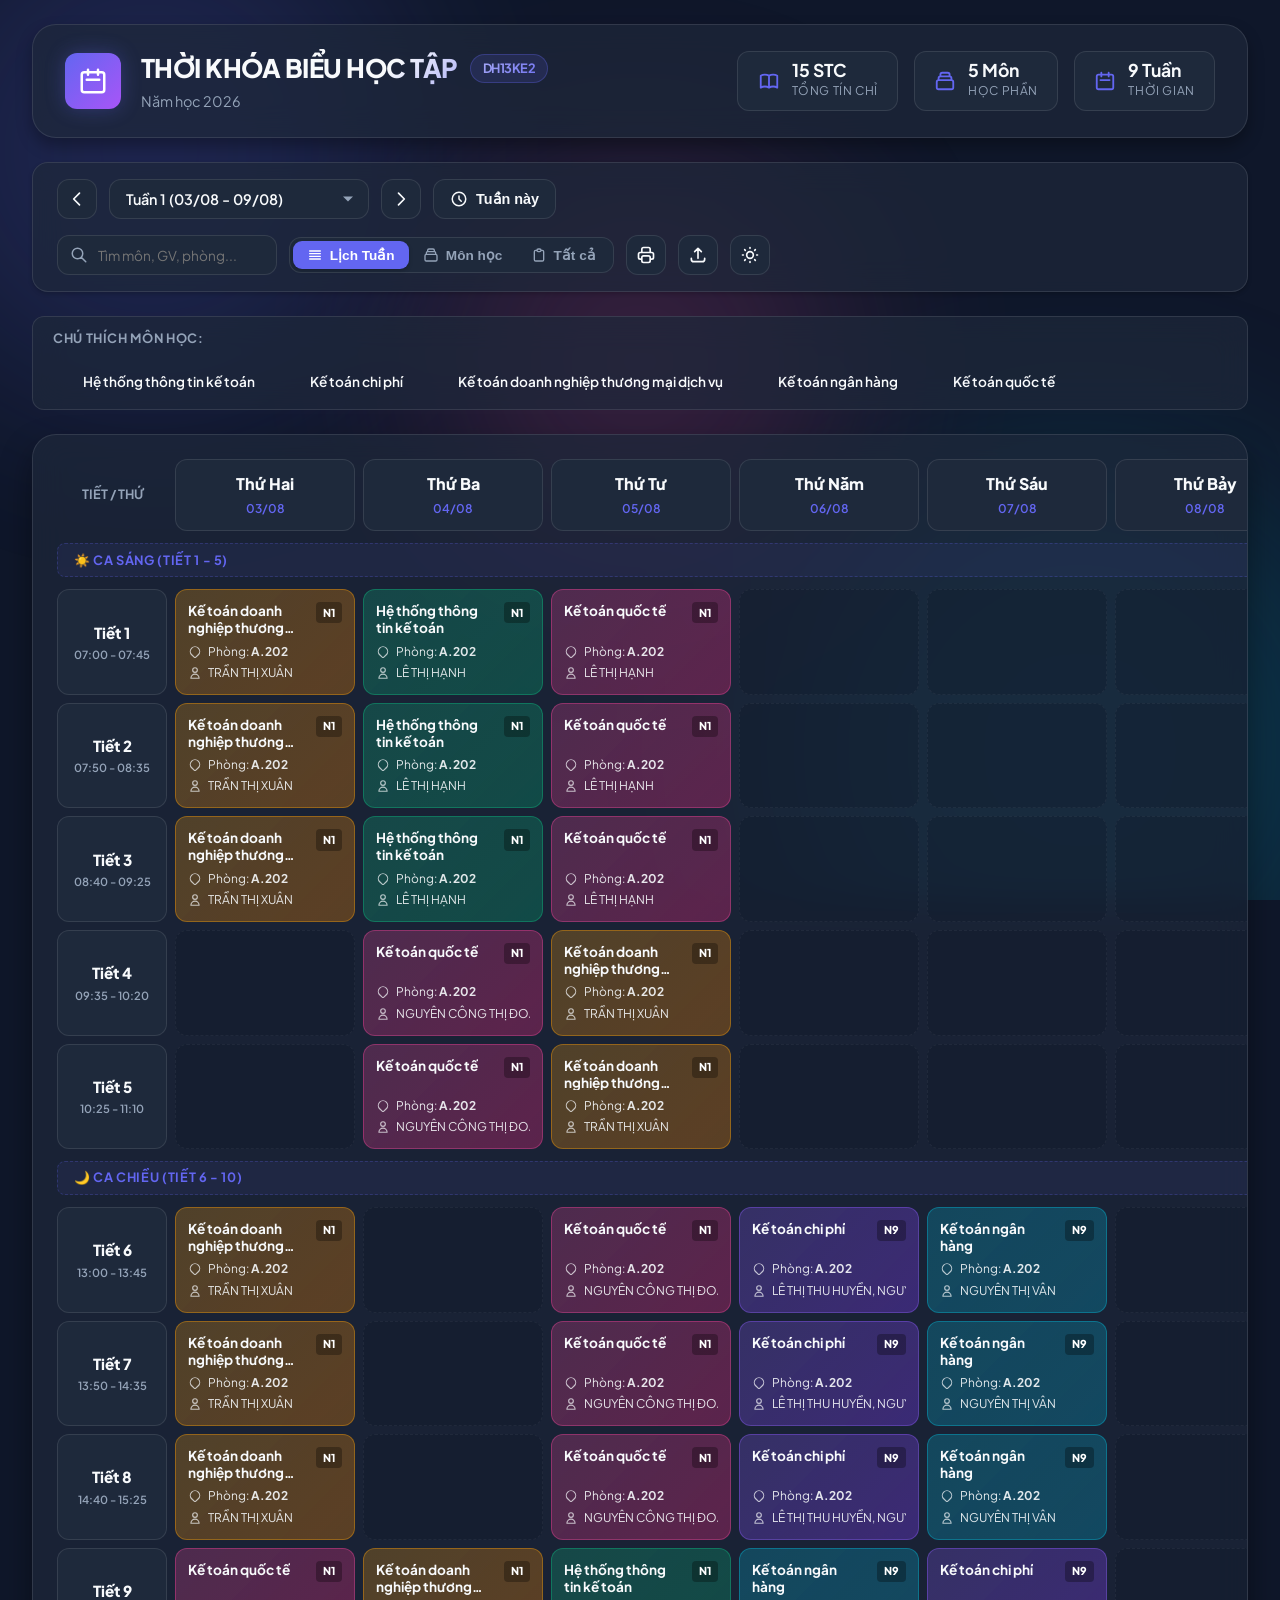
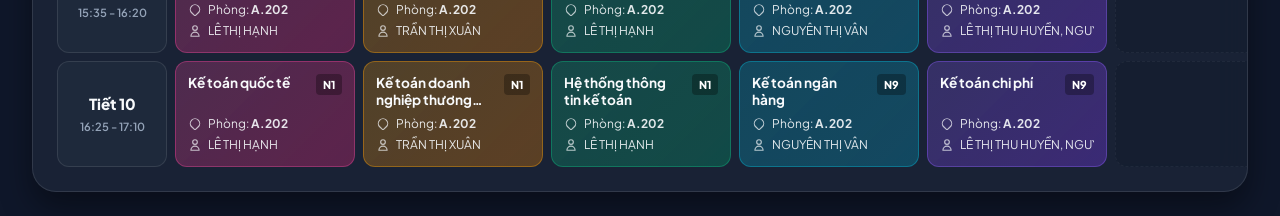
==== index.html @ e08b5649 "first" ====
<!DOCTYPE html>
<html lang="vi" data-theme="dark">
<head>
  <meta charset="UTF-8">
  <meta name="viewport" content="width=device-width, initial-scale=1.0">
  <title>Thời Khóa Biểu Trực Quan - Lớp DH13KE2</title>
  <meta name="description" content="Ứng dụng tra cứu Thời khóa biểu học tập trực quan, hiện đại cho lớp DH13KE2 năm học 2026. Lọc theo tuần, giảng viên, môn học và tiết học.">
  
  <!-- Google Fonts: Plus Jakarta Sans -->
  <link rel="preconnect" href="https://fonts.googleapis.com">
  <link rel="preconnect" href="https://fonts.gstatic.com" crossorigin>
  <link href="https://fonts.googleapis.com/css2?family=Plus+Jakarta+Sans:wght@400;500;600;700;800&display=swap" rel="stylesheet">
  
  <!-- Stylesheets -->
  <link rel="stylesheet" href="style.css">
  
  <style>
    @media print {
      body { background: #ffffff !important; color: #000000 !important; }
      .bg-glow-container, .toolbar-card, .legend-card, .btn-icon, .search-box, .view-tabs, #themeToggleBtn, #exportBtn, #uploadBtnLabel { display: none !important; }
      .timetable-container { box-shadow: none !important; border: 1px solid #ccc !important; }
      .course-card { page-break-inside: avoid; border: 1px solid #999 !important; background: #f0f0f0 !important; color: #000 !important; }
    }
  </style>
</head>
<body>

  <!-- Ambient Glow Background Blobs -->
  <div class="bg-glow-container" aria-hidden="true">
    <div class="bg-glow-blob bg-glow-blob-1"></div>
    <div class="bg-glow-blob bg-glow-blob-2"></div>
    <div class="bg-glow-blob bg-glow-blob-3"></div>
  </div>

  <!-- Main Container -->
  <main class="app-container">

    <!-- Header Section -->
    <header class="header-card">
      <div class="brand-info">
        <div class="brand-icon">
          <svg fill="none" stroke="currentColor" viewBox="0 0 24 24">
            <path stroke-linecap="round" stroke-linejoin="round" stroke-width="2" d="M8 7V3m8 4V3m-9 8h10M5 21h14a2 2 0 002-2V7a2 2 0 00-2-2H5a2 2 0 00-2 2v12a2 2 0 002 2z"></path>
          </svg>
        </div>
        <div class="brand-text">
          <h1>
            THỜI KHÓA BIỂU HỌC TẬP
            <span class="badge-class" id="classNameText">DH13KE2</span>
          </h1>
          <p id="yearText">Năm học 2026 • Hệ chính quy</p>
        </div>
      </div>

      <!-- Header Summary Metrics -->
      <div class="header-metrics">
        <div class="metric-pill">
          <div class="icon">
            <svg width="22" height="22" fill="none" stroke="currentColor" viewBox="0 0 24 24"><path stroke-linecap="round" stroke-linejoin="round" stroke-width="2" d="M12 6.253v13m0-13C10.832 5.477 9.246 5 7.5 5S4.168 5.477 3 6.253v13C4.168 18.477 5.754 18 7.5 18s3.332.477 4.5 1.253m0-13C13.168 5.477 14.754 5 16.5 5c1.747 0 3.332.477 4.5 1.253v13C19.832 18.477 18.247 18 16.5 18c-1.746 0-3.332.477-4.5 1.253"></path></svg>
          </div>
          <div>
            <div class="val" id="metricCredits">15 STC</div>
            <div class="lbl">Tổng tín chỉ</div>
          </div>
        </div>

        <div class="metric-pill">
          <div class="icon">
            <svg width="22" height="22" fill="none" stroke="currentColor" viewBox="0 0 24 24"><path stroke-linecap="round" stroke-linejoin="round" stroke-width="2" d="M19 11H5m14 0a2 2 0 012 2v6a2 2 0 01-2 2H5a2 2 0 01-2-2v-6a2 2 0 012-2m14 0V9a2 2 0 00-2-2M5 11V9a2 2 0 012-2m0 0V5a2 2 0 012-2h6a2 2 0 012 2v2M7 7h10"></path></svg>
          </div>
          <div>
            <div class="val" id="metricSubjects">5 Môn</div>
            <div class="lbl">Học phần</div>
          </div>
        </div>

        <div class="metric-pill">
          <div class="icon">
            <svg width="22" height="22" fill="none" stroke="currentColor" viewBox="0 0 24 24"><path stroke-linecap="round" stroke-linejoin="round" stroke-width="2" d="M8 7V3m8 4V3m-9 8h10M5 21h14a2 2 0 002-2V7a2 2 0 00-2-2H5a2 2 0 00-2 2v12a2 2 0 002 2z"></path></svg>
          </div>
          <div>
            <div class="val" id="metricWeeks">9 Tuần</div>
            <div class="lbl">Thời gian</div>
          </div>
        </div>
      </div>
    </header>

    <!-- Toolbar Controls Section -->
    <section class="toolbar-card">
      
      <!-- Week Controls -->
      <div class="week-navigation">
        <button class="btn-icon" id="prevWeekBtn" title="Tuần trước">
          <svg width="20" height="20" fill="none" stroke="currentColor" viewBox="0 0 24 24"><path stroke-linecap="round" stroke-linejoin="round" stroke-width="2" d="M15 19l-7-7 7-7"></path></svg>
        </button>

        <div class="week-select-wrapper">
          <select id="weekSelect" class="week-select" aria-label="Chọn tuần học"></select>
        </div>

        <button class="btn-icon" id="nextWeekBtn" title="Tuần sau">
          <svg width="20" height="20" fill="none" stroke="currentColor" viewBox="0 0 24 24"><path stroke-linecap="round" stroke-linejoin="round" stroke-width="2" d="M9 5l7 7-7 7"></path></svg>
        </button>

        <button class="btn-text" id="todayBtn">
          <svg width="18" height="18" fill="none" stroke="currentColor" viewBox="0 0 24 24"><path stroke-linecap="round" stroke-linejoin="round" stroke-width="2" d="M12 8v4l3 3m6-3a9 9 0 11-18 0 9 9 0 0118 0z"></path></svg>
          Tuần này
        </button>
      </div>

      <!-- Actions & Filters -->
      <div class="toolbar-actions">
        <!-- Search Input -->
        <div class="search-box">
          <svg fill="none" stroke="currentColor" viewBox="0 0 24 24"><path stroke-linecap="round" stroke-linejoin="round" stroke-width="2" d="M21 21l-6-6m2-5a7 7 0 11-14 0 7 7 0 0114 0z"></path></svg>
          <input type="text" id="searchInput" class="search-input" placeholder="Tìm môn, GV, phòng..." aria-label="Tìm kiếm môn học">
        </div>

        <!-- View Tabs -->
        <div class="view-tabs">
          <button class="view-tab active" data-mode="weekly">
            <svg width="16" height="16" fill="none" stroke="currentColor" viewBox="0 0 24 24"><path stroke-linecap="round" stroke-linejoin="round" stroke-width="2" d="M4 6h16M4 10h16M4 14h16M4 18h16"></path></svg>
            Lịch Tuần
          </button>
          <button class="view-tab" data-mode="catalog">
            <svg width="16" height="16" fill="none" stroke="currentColor" viewBox="0 0 24 24"><path stroke-linecap="round" stroke-linejoin="round" stroke-width="2" d="M19 11H5m14 0a2 2 0 012 2v6a2 2 0 01-2 2H5a2 2 0 01-2-2v-6a2 2 0 012-2m14 0V9a2 2 0 00-2-2M5 11V9a2 2 0 012-2m0 0V5a2 2 0 012-2h6a2 2 0 012 2v2M7 7h10"></path></svg>
            Môn học
          </button>
          <button class="view-tab" data-mode="master">
            <svg width="16" height="16" fill="none" stroke="currentColor" viewBox="0 0 24 24"><path stroke-linecap="round" stroke-linejoin="round" stroke-width="2" d="M9 5H7a2 2 0 00-2 2v12a2 2 0 002 2h10a2 2 0 002-2V7a2 2 0 00-2-2h-2M9 5a2 2 0 002 2h2a2 2 0 002-2M9 5a2 2 0 012-2h2a2 2 0 012 2"></path></svg>
            Tất cả
          </button>
        </div>

        <!-- Export Image / Print Button -->
        <button class="btn-icon" id="exportBtn" title="In hoặc Xuất Thời Khóa Biểu">
          <svg width="20" height="20" fill="none" stroke="currentColor" viewBox="0 0 24 24"><path stroke-linecap="round" stroke-linejoin="round" stroke-width="2" d="M17 17h2a2 2 0 002-2v-4a2 2 0 00-2-2H5a2 2 0 00-2 2v4a2 2 0 002 2h2m2 4h6a2 2 0 002-2v-4a2 2 0 00-2-2H9a2 2 0 00-2 2v4a2 2 0 002 2zm8-12V5a2 2 0 00-2-2H9a2 2 0 00-2 2v4h10z"></path></svg>
        </button>

        <!-- Load JSON File Button -->
        <label for="jsonFileInput" class="btn-icon" id="uploadBtnLabel" title="Tải file tkb.json khác">
          <svg width="20" height="20" fill="none" stroke="currentColor" viewBox="0 0 24 24"><path stroke-linecap="round" stroke-linejoin="round" stroke-width="2" d="M4 16v1a3 3 0 003 3h10a3 3 0 003-3v-1m-4-8l-4-4m0 0L8 8m4-4v12"></path></svg>
        </label>
        <input type="file" id="jsonFileInput" accept=".json" style="display: none;">

        <!-- Theme Toggle Button -->
        <button class="btn-icon" id="themeToggleBtn" title="Đổi giao diện Tối/Sáng">
          <!-- Icon injected dynamically by JS -->
        </button>
      </div>

    </section>

    <!-- Subject Legend Section -->
    <section class="legend-card">
      <div class="legend-title">Chú thích môn học:</div>
      <div class="legend-items" id="legendItems"></div>
    </section>

    <!-- Main Dynamic Timetable Container -->
    <section class="timetable-container" id="timetableContainer">
      <div id="timetableRenderArea"></div>
    </section>

  </main>

  <!-- Interactive Class Details Modal -->
  <div class="modal-backdrop" id="detailModal">
    <div class="modal-card">
      <button class="modal-close-btn" onclick="closeModal()" title="Đóng">
        <svg width="20" height="20" fill="none" stroke="currentColor" viewBox="0 0 24 24"><path stroke-linecap="round" stroke-linejoin="round" stroke-width="2" d="M6 18L18 6M6 6l12 12"></path></svg>
      </button>
      <div id="modalBody"></div>
    </div>
  </div>

  <!-- Toast Notification Container -->
  <div class="toast-container" id="toastContainer"></div>

  <!-- JavaScript -->
  <script src="app.js"></script>

</body>
</html>
---- style.css ----
/* Modern Design System & CSS Variables */
:root {
  /* Color Palette - Dark Mode (Default) */
  --bg-primary: #0f172a;
  --bg-secondary: #1e293b;
  --bg-card: rgba(30, 41, 59, 0.7);
  --bg-card-hover: rgba(51, 65, 85, 0.8);
  --border-color: rgba(255, 255, 255, 0.1);
  --border-color-strong: rgba(255, 255, 255, 0.2);
  
  --text-main: #f8fafc;
  --text-muted: #94a3b8;
  --text-dim: #64748b;
  
  --accent-primary: #6366f1;
  --accent-gradient: linear-gradient(135deg, #6366f1 0%, #a855f7 100%);
  --accent-light: rgba(99, 102, 241, 0.15);
  
  --shadow-sm: 0 2px 4px rgba(0, 0, 0, 0.2);
  --shadow-md: 0 8px 16px rgba(0, 0, 0, 0.3);
  --shadow-lg: 0 16px 32px rgba(0, 0, 0, 0.4);
  --shadow-glow: 0 0 20px rgba(99, 102, 241, 0.3);

  --radius-sm: 8px;
  --radius-md: 12px;
  --radius-lg: 16px;
  --radius-xl: 24px;
  
  --transition-fast: 0.15s cubic-bezier(0.4, 0, 0.2, 1);
  --transition-normal: 0.25s cubic-bezier(0.4, 0, 0.2, 1);
  --transition-bounce: 0.4s cubic-bezier(0.34, 1.56, 0.64, 1);
  
  /* Subject Palette Colors */
  --subject-1: #10b981;
  --subject-1-bg: rgba(16, 185, 129, 0.15);
  --subject-1-gradient: linear-gradient(135deg, rgba(16, 185, 129, 0.25), rgba(5, 150, 105, 0.35));
  --subject-1-border: rgba(16, 185, 129, 0.4);

  --subject-2: #8b5cf6;
  --subject-2-bg: rgba(139, 92, 246, 0.15);
  --subject-2-gradient: linear-gradient(135deg, rgba(139, 92, 246, 0.25), rgba(124, 58, 237, 0.35));
  --subject-2-border: rgba(139, 92, 246, 0.4);

  --subject-3: #f59e0b;
  --subject-3-bg: rgba(245, 158, 11, 0.15);
  --subject-3-gradient: linear-gradient(135deg, rgba(245, 158, 11, 0.25), rgba(217, 119, 6, 0.35));
  --subject-3-border: rgba(245, 158, 11, 0.4);

  --subject-4: #06b6d4;
  --subject-4-bg: rgba(6, 182, 212, 0.15);
  --subject-4-gradient: linear-gradient(135deg, rgba(6, 182, 212, 0.25), rgba(8, 145, 178, 0.35));
  --subject-4-border: rgba(6, 182, 212, 0.4);

  --subject-5: #ec4899;
  --subject-5-bg: rgba(236, 72, 153, 0.15);
  --subject-5-gradient: linear-gradient(135deg, rgba(236, 72, 153, 0.25), rgba(219, 39, 119, 0.35));
  --subject-5-border: rgba(236, 72, 153, 0.4);

  --grid-cell-min-height: 70px;
}

/* Light Theme Overrides */
[data-theme="light"] {
  --bg-primary: #f8fafc;
  --bg-secondary: #ffffff;
  --bg-card: rgba(255, 255, 255, 0.85);
  --bg-card-hover: rgba(241, 245, 249, 0.9);
  --border-color: rgba(226, 232, 240, 0.8);
  --border-color-strong: rgba(203, 213, 225, 1);
  
  --text-main: #0f172a;
  --text-muted: #475569;
  --text-dim: #94a3b8;
  
  --shadow-sm: 0 2px 4px rgba(0, 0, 0, 0.05);
  --shadow-md: 0 8px 16px rgba(0, 0, 0, 0.08);
  --shadow-lg: 0 16px 32px rgba(0, 0, 0, 0.12);
  --shadow-glow: 0 0 20px rgba(99, 102, 241, 0.15);
  
  --subject-1-gradient: linear-gradient(135deg, rgba(209, 250, 229, 0.9), rgba(167, 243, 208, 0.9));
  --subject-1-border: #10b981;

  --subject-2-gradient: linear-gradient(135deg, rgba(237, 233, 254, 0.9), rgba(221, 214, 254, 0.9));
  --subject-2-border: #8b5cf6;

  --subject-3-gradient: linear-gradient(135deg, rgba(254, 243, 199, 0.9), rgba(253, 230, 138, 0.9));
  --subject-3-border: #f59e0b;

  --subject-4-gradient: linear-gradient(135deg, rgba(207, 250, 254, 0.9), rgba(165, 243, 252, 0.9));
  --subject-4-border: #06b6d4;

  --subject-5-gradient: linear-gradient(135deg, rgba(252, 231, 243, 0.9), rgba(251, 207, 232, 0.9));
  --subject-5-border: #ec4899;
}

/* Global Reset & Base Styles */
* {
  box-sizing: border-box;
  margin: 0;
  padding: 0;
}

body {
  font-family: 'Plus Jakarta Sans', -apple-system, BlinkMacSystemFont, 'Segoe UI', Roboto, Helvetica, Arial, sans-serif;
  background-color: var(--bg-primary);
  color: var(--text-main);
  line-height: 1.5;
  min-height: 100vh;
  overflow-x: hidden;
  transition: background-color var(--transition-normal), color var(--transition-normal);
}

/* Background Animated Gradient Mesh */
.bg-glow-container {
  position: fixed;
  top: 0;
  left: 0;
  width: 100vw;
  height: 100vh;
  overflow: hidden;
  z-index: -1;
  pointer-events: none;
}

.bg-glow-blob {
  position: absolute;
  border-radius: 50%;
  filter: blur(100px);
  opacity: 0.18;
  animation: float 20s infinite alternate ease-in-out;
}

.bg-glow-blob-1 {
  width: 500px;
  height: 500px;
  background: #6366f1;
  top: -100px;
  left: -100px;
}

.bg-glow-blob-2 {
  width: 600px;
  height: 600px;
  background: #06b6d4;
  bottom: -150px;
  right: -100px;
  animation-delay: -7s;
}

.bg-glow-blob-3 {
  width: 400px;
  height: 400px;
  background: #ec4899;
  top: 40%;
  left: 50%;
  transform: translate(-50%, -50%);
  animation-delay: -12s;
}

@keyframes float {
  0% { transform: translate(0, 0) scale(1); }
  50% { transform: translate(50px, 30px) scale(1.1); }
  100% { transform: translate(-30px, 60px) scale(0.95); }
}

/* App Container Layout */
.app-container {
  max-width: 1600px;
  margin: 0 auto;
  padding: 1.5rem 2rem;
  display: flex;
  flex-direction: column;
  gap: 1.5rem;
}

/* Header Component */
.header-card {
  background: var(--bg-card);
  backdrop-filter: blur(16px);
  -webkit-backdrop-filter: blur(16px);
  border: 1px solid var(--border-color);
  border-radius: var(--radius-xl);
  padding: 1.5rem 2rem;
  display: flex;
  justify-content: space-between;
  align-items: center;
  flex-wrap: wrap;
  gap: 1.5rem;
  box-shadow: var(--shadow-md);
}

.brand-info {
  display: flex;
  align-items: center;
  gap: 1.25rem;
}

.brand-icon {
  width: 56px;
  height: 56px;
  background: var(--accent-gradient);
  border-radius: var(--radius-md);
  display: flex;
  align-items: center;
  justify-content: center;
  color: #ffffff;
  box-shadow: var(--shadow-glow);
}

.brand-icon svg {
  width: 30px;
  height: 30px;
}

.brand-text h1 {
  font-size: 1.6rem;
  font-weight: 800;
  letter-spacing: -0.02em;
  background: linear-gradient(135deg, var(--text-main) 60%, var(--accent-primary) 100%);
  -webkit-background-clip: text;
  -webkit-text-fill-color: transparent;
  display: flex;
  align-items: center;
  gap: 0.75rem;
}

.badge-class {
  font-size: 0.8rem;
  font-weight: 700;
  padding: 0.25rem 0.75rem;
  background: var(--accent-light);
  color: var(--accent-primary);
  border-radius: 20px;
  border: 1px solid rgba(99, 102, 241, 0.3);
  vertical-align: middle;
}

.brand-text p {
  font-size: 0.9rem;
  color: var(--text-muted);
  margin-top: 0.25rem;
}

/* Header Summary Metrics */
.header-metrics {
  display: flex;
  align-items: center;
  gap: 1rem;
  flex-wrap: wrap;
}

.metric-pill {
  background: var(--bg-secondary);
  border: 1px solid var(--border-color);
  border-radius: var(--radius-md);
  padding: 0.6rem 1.2rem;
  display: flex;
  align-items: center;
  gap: 0.75rem;
}

.metric-pill .icon {
  color: var(--accent-primary);
  display: flex;
}

.metric-pill .val {
  font-size: 1.1rem;
  font-weight: 700;
  color: var(--text-main);
  line-height: 1;
}

.metric-pill .lbl {
  font-size: 0.75rem;
  color: var(--text-muted);
  text-transform: uppercase;
  letter-spacing: 0.05em;
  margin-top: 0.2rem;
}

/* Toolbar & Controls */
.toolbar-card {
  background: var(--bg-card);
  backdrop-filter: blur(16px);
  border: 1px solid var(--border-color);
  border-radius: var(--radius-lg);
  padding: 1rem 1.5rem;
  display: flex;
  justify-content: space-between;
  align-items: center;
  flex-wrap: wrap;
  gap: 1rem;
  box-shadow: var(--shadow-sm);
}

.week-navigation {
  display: flex;
  align-items: center;
  gap: 0.75rem;
  flex-wrap: wrap;
}

.btn-icon {
  background: var(--bg-secondary);
  border: 1px solid var(--border-color);
  color: var(--text-main);
  width: 40px;
  height: 40px;
  border-radius: var(--radius-md);
  display: flex;
  align-items: center;
  justify-content: center;
  cursor: pointer;
  transition: all var(--transition-fast);
}

.btn-icon:hover {
  background: var(--bg-card-hover);
  border-color: var(--accent-primary);
  color: var(--accent-primary);
  transform: translateY(-1px);
}

.btn-text {
  background: var(--bg-secondary);
  border: 1px solid var(--border-color);
  color: var(--text-main);
  padding: 0.5rem 1rem;
  height: 40px;
  border-radius: var(--radius-md);
  font-size: 0.9rem;
  font-weight: 600;
  display: flex;
  align-items: center;
  gap: 0.5rem;
  cursor: pointer;
  transition: all var(--transition-fast);
}

.btn-text:hover {
  background: var(--bg-card-hover);
  border-color: var(--accent-primary);
  color: var(--accent-primary);
}

.btn-primary {
  background: var(--accent-gradient);
  color: #ffffff;
  border: none;
  box-shadow: var(--shadow-glow);
}

.btn-primary:hover {
  opacity: 0.95;
  transform: translateY(-1px);
  color: #ffffff;
}

.week-select-wrapper {
  position: relative;
  min-width: 260px;
}

.week-select {
  width: 100%;
  height: 40px;
  background: var(--bg-secondary);
  border: 1px solid var(--border-color);
  border-radius: var(--radius-md);
  color: var(--text-main);
  padding: 0 2.5rem 0 1rem;
  font-family: inherit;
  font-size: 0.9rem;
  font-weight: 600;
  cursor: pointer;
  appearance: none;
  -webkit-appearance: none;
  transition: border-color var(--transition-fast);
}

.week-select:focus {
  outline: none;
  border-color: var(--accent-primary);
  box-shadow: 0 0 0 3px var(--accent-light);
}

.week-select-wrapper::after {
  content: '';
  position: absolute;
  right: 1rem;
  top: 50%;
  transform: translateY(-50%);
  width: 0;
  height: 0;
  border-left: 5px solid transparent;
  border-right: 5px solid transparent;
  border-top: 5px solid var(--text-muted);
  pointer-events: none;
}

/* Secondary Controls (Search, View Mode, Export, Theme) */
.toolbar-actions {
  display: flex;
  align-items: center;
  gap: 0.75rem;
  flex-wrap: wrap;
}

.search-box {
  position: relative;
  width: 220px;
}

.search-input {
  width: 100%;
  height: 40px;
  background: var(--bg-secondary);
  border: 1px solid var(--border-color);
  border-radius: var(--radius-md);
  color: var(--text-main);
  padding: 0 1rem 0 2.5rem;
  font-family: inherit;
  font-size: 0.85rem;
  transition: all var(--transition-fast);
}

.search-input:focus {
  outline: none;
  border-color: var(--accent-primary);
  width: 260px;
  box-shadow: 0 0 0 3px var(--accent-light);
}

.search-box svg {
  position: absolute;
  left: 0.8rem;
  top: 50%;
  transform: translateY(-50%);
  width: 18px;
  height: 18px;
  color: var(--text-muted);
  pointer-events: none;
}

.view-tabs {
  display: flex;
  background: var(--bg-secondary);
  padding: 3px;
  border-radius: var(--radius-md);
  border: 1px solid var(--border-color);
}

.view-tab {
  background: transparent;
  border: none;
  color: var(--text-muted);
  padding: 0.4rem 0.9rem;
  font-size: 0.85rem;
  font-weight: 600;
  border-radius: calc(var(--radius-md) - 3px);
  cursor: pointer;
  transition: all var(--transition-fast);
  display: flex;
  align-items: center;
  gap: 0.4rem;
}

.view-tab.active {
  background: var(--accent-primary);
  color: #ffffff;
  box-shadow: var(--shadow-sm);
}

/* Legend Component */
.legend-card {
  background: var(--bg-card);
  backdrop-filter: blur(16px);
  border: 1px solid var(--border-color);
  border-radius: var(--radius-md);
  padding: 0.75rem 1.25rem;
  display: flex;
  align-items: center;
  gap: 1.25rem;
  flex-wrap: wrap;
  overflow-x: auto;
}

.legend-title {
  font-size: 0.8rem;
  font-weight: 700;
  text-transform: uppercase;
  letter-spacing: 0.05em;
  color: var(--text-muted);
  white-space: nowrap;
}

.legend-items {
  display: flex;
  align-items: center;
  gap: 1rem;
  flex-wrap: wrap;
}

.legend-item {
  display: flex;
  align-items: center;
  gap: 0.5rem;
  font-size: 0.85rem;
  font-weight: 600;
  color: var(--text-main);
  cursor: pointer;
  padding: 0.25rem 0.6rem;
  border-radius: var(--radius-sm);
  transition: background var(--transition-fast);
}

.legend-item:hover {
  background: var(--bg-secondary);
}

.legend-dot {
  width: 12px;
  height: 12px;
  border-radius: 50%;
}

/* Timetable Main Grid Container */
.timetable-container {
  background: var(--bg-card);
  backdrop-filter: blur(16px);
  border: 1px solid var(--border-color);
  border-radius: var(--radius-xl);
  padding: 1.5rem;
  box-shadow: var(--shadow-lg);
  overflow-x: auto;
  position: relative;
}

/* Weekly Grid Table Layout */
.timetable-grid {
  display: grid;
  grid-template-columns: 110px repeat(6, minmax(180px, 1fr));
  gap: 8px;
  min-width: 1200px;
}

/* Grid Header (Days of week) */
.grid-header-cell {
  background: var(--bg-secondary);
  border: 1px solid var(--border-color);
  border-radius: var(--radius-md);
  padding: 0.8rem 0.5rem;
  text-align: center;
  display: flex;
  flex-direction: column;
  align-items: center;
  justify-content: center;
  gap: 0.2rem;
}

.grid-header-cell.time-column-header {
  background: transparent;
  border: none;
  font-size: 0.8rem;
  font-weight: 700;
  color: var(--text-muted);
  text-transform: uppercase;
}

.day-title {
  font-size: 1rem;
  font-weight: 800;
  color: var(--text-main);
}

.day-date {
  font-size: 0.75rem;
  font-weight: 600;
  color: var(--accent-primary);
}

.grid-header-cell.is-today {
  border-color: var(--accent-primary);
  background: var(--accent-light);
  box-shadow: var(--shadow-glow);
}

/* Session Section Divider */
.session-divider {
  grid-column: 1 / -1;
  background: rgba(99, 102, 241, 0.08);
  border: 1px dashed rgba(99, 102, 241, 0.25);
  border-radius: var(--radius-sm);
  padding: 0.4rem 1rem;
  font-size: 0.8rem;
  font-weight: 700;
  color: var(--accent-primary);
  display: flex;
  align-items: center;
  gap: 0.5rem;
  text-transform: uppercase;
  letter-spacing: 0.05em;
  margin: 4px 0;
}

/* Period Label Cell (Left Column) */
.period-cell {
  background: var(--bg-secondary);
  border: 1px solid var(--border-color);
  border-radius: var(--radius-md);
  padding: 0.5rem;
  display: flex;
  flex-direction: column;
  align-items: center;
  justify-content: center;
  min-height: var(--grid-cell-min-height);
}

.period-num {
  font-size: 0.95rem;
  font-weight: 800;
  color: var(--text-main);
}

.period-time {
  font-size: 0.7rem;
  font-weight: 600;
  color: var(--text-muted);
  margin-top: 0.1rem;
}

/* Slot Cell (Intersection of Day & Period) */
.slot-cell {
  background: rgba(15, 23, 42, 0.3);
  border: 1px dashed rgba(255, 255, 255, 0.05);
  border-radius: var(--radius-md);
  min-height: var(--grid-cell-min-height);
  position: relative;
  transition: border-color var(--transition-fast);
}

[data-theme="light"] .slot-cell {
  background: rgba(241, 245, 249, 0.4);
  border-color: rgba(203, 213, 225, 0.4);
}

.slot-cell.slot-occupied {
  border: none;
  background: transparent;
}

/* Course Cards rendered inside slot cells */
.course-card {
  width: 100%;
  height: 100%;
  border-radius: var(--radius-md);
  padding: 0.75rem;
  display: flex;
  flex-direction: column;
  justify-content: space-between;
  gap: 0.4rem;
  cursor: pointer;
  position: relative;
  overflow: hidden;
  transition: transform var(--transition-fast), box-shadow var(--transition-fast), filter var(--transition-fast);
  border: 1px solid transparent;
  animation: cardFadeIn 0.3s ease-out;
}

@keyframes cardFadeIn {
  from { opacity: 0; transform: scale(0.95); }
  to { opacity: 1; transform: scale(1); }
}

.course-card:hover {
  transform: translateY(-2px) scale(1.02);
  z-index: 10;
  box-shadow: var(--shadow-md);
  filter: brightness(1.08);
}

/* Applying Color Themes to Course Cards */
.course-card.sub-1 { background: var(--subject-1-gradient); border-color: var(--subject-1-border); }
.course-card.sub-2 { background: var(--subject-2-gradient); border-color: var(--subject-2-border); }
.course-card.sub-3 { background: var(--subject-3-gradient); border-color: var(--subject-3-border); }
.course-card.sub-4 { background: var(--subject-4-gradient); border-color: var(--subject-4-border); }
.course-card.sub-5 { background: var(--subject-5-gradient); border-color: var(--subject-5-border); }

.course-card-header {
  display: flex;
  justify-content: space-between;
  align-items: flex-start;
  gap: 0.5rem;
}

.course-title {
  font-size: 0.85rem;
  font-weight: 700;
  color: var(--text-main);
  line-height: 1.25;
  display: -webkit-box;
  -webkit-line-clamp: 2;
  -webkit-box-orient: vertical;
  overflow: hidden;
}

.badge-group {
  font-size: 0.68rem;
  font-weight: 800;
  background: rgba(0, 0, 0, 0.3);
  color: #ffffff;
  padding: 0.15rem 0.45rem;
  border-radius: 4px;
  white-space: nowrap;
}

[data-theme="light"] .badge-group {
  background: rgba(255, 255, 255, 0.7);
  color: #0f172a;
}

.course-card-details {
  display: flex;
  flex-direction: column;
  gap: 0.2rem;
  font-size: 0.75rem;
  color: var(--text-main);
  opacity: 0.9;
}

.course-detail-row {
  display: flex;
  align-items: center;
  gap: 0.35rem;
  white-space: nowrap;
  overflow: hidden;
  text-overflow: ellipsis;
}

.course-detail-row svg {
  width: 14px;
  height: 14px;
  flex-shrink: 0;
  opacity: 0.8;
}

/* Alternative Master Catalog List View */
.catalog-view-container {
  display: flex;
  flex-direction: column;
  gap: 1rem;
}

.catalog-card {
  background: var(--bg-secondary);
  border: 1px solid var(--border-color);
  border-radius: var(--radius-lg);
  padding: 1.25rem 1.5rem;
  display: flex;
  justify-content: space-between;
  align-items: center;
  flex-wrap: wrap;
  gap: 1.25rem;
  transition: transform var(--transition-fast), border-color var(--transition-fast);
}

.catalog-card:hover {
  transform: translateY(-2px);
  border-color: var(--accent-primary);
}

.catalog-main {
  display: flex;
  align-items: center;
  gap: 1rem;
}

.catalog-accent-bar {
  width: 6px;
  height: 48px;
  border-radius: 3px;
}

.catalog-title h3 {
  font-size: 1.1rem;
  font-weight: 700;
  color: var(--text-main);
}

.catalog-title p {
  font-size: 0.85rem;
  color: var(--text-muted);
  margin-top: 0.2rem;
}

.catalog-meta {
  display: flex;
  align-items: center;
  gap: 1.5rem;
  flex-wrap: wrap;
}

.catalog-meta-item {
  display: flex;
  flex-direction: column;
  gap: 0.2rem;
}

.catalog-meta-lbl {
  font-size: 0.7rem;
  text-transform: uppercase;
  color: var(--text-dim);
  font-weight: 700;
}

.catalog-meta-val {
  font-size: 0.9rem;
  font-weight: 700;
  color: var(--text-main);
}

/* Detail Modal Drawer */
.modal-backdrop {
  position: fixed;
  top: 0;
  left: 0;
  width: 100vw;
  height: 100vh;
  background: rgba(15, 23, 42, 0.75);
  backdrop-filter: blur(8px);
  z-index: 1000;
  display: flex;
  align-items: center;
  justify-content: center;
  opacity: 0;
  pointer-events: none;
  transition: opacity var(--transition-normal);
}

.modal-backdrop.open {
  opacity: 1;
  pointer-events: auto;
}

.modal-card {
  background: var(--bg-secondary);
  border: 1px solid var(--border-color-strong);
  border-radius: var(--radius-xl);
  width: 90%;
  max-width: 550px;
  padding: 2rem;
  box-shadow: var(--shadow-lg);
  transform: scale(0.9);
  transition: transform var(--transition-bounce);
  position: relative;
}

.modal-backdrop.open .modal-card {
  transform: scale(1);
}

.modal-close-btn {
  position: absolute;
  top: 1.25rem;
  right: 1.25rem;
  background: var(--bg-card);
  border: 1px solid var(--border-color);
  color: var(--text-muted);
  width: 36px;
  height: 36px;
  border-radius: 50%;
  display: flex;
  align-items: center;
  justify-content: center;
  cursor: pointer;
  transition: all var(--transition-fast);
}

.modal-close-btn:hover {
  color: var(--text-main);
  border-color: var(--accent-primary);
}

.modal-header-badge {
  display: inline-block;
  font-size: 0.75rem;
  font-weight: 800;
  padding: 0.25rem 0.75rem;
  border-radius: 20px;
  text-transform: uppercase;
  margin-bottom: 0.75rem;
}

.modal-title {
  font-size: 1.4rem;
  font-weight: 800;
  color: var(--text-main);
  margin-bottom: 1.25rem;
  line-height: 1.3;
}

.modal-grid {
  display: grid;
  grid-template-columns: repeat(2, 1fr);
  gap: 1rem;
  margin-bottom: 1.5rem;
}

.modal-info-block {
  background: var(--bg-card);
  border: 1px solid var(--border-color);
  border-radius: var(--radius-md);
  padding: 0.8rem 1rem;
}

.modal-info-lbl {
  font-size: 0.75rem;
  color: var(--text-muted);
  font-weight: 600;
}

.modal-info-val {
  font-size: 0.95rem;
  color: var(--text-main);
  font-weight: 700;
  margin-top: 0.2rem;
}

.modal-teacher-list {
  background: var(--bg-card);
  border: 1px solid var(--border-color);
  border-radius: var(--radius-md);
  padding: 1rem;
}

.teacher-item {
  display: flex;
  align-items: center;
  gap: 0.75rem;
  padding: 0.5rem 0;
  border-bottom: 1px solid var(--border-color);
}

.teacher-item:last-child {
  border-bottom: none;
}

.teacher-avatar {
  width: 38px;
  height: 38px;
  border-radius: 50%;
  background: var(--accent-light);
  color: var(--accent-primary);
  display: flex;
  align-items: center;
  justify-content: center;
  font-weight: 800;
}

.teacher-name {
  font-weight: 700;
  font-size: 0.9rem;
  color: var(--text-main);
}

.teacher-role {
  font-size: 0.75rem;
  color: var(--text-muted);
}

/* Empty State */
.empty-state {
  padding: 3rem 1rem;
  text-align: center;
  color: var(--text-muted);
}

.empty-state svg {
  width: 64px;
  height: 64px;
  color: var(--text-dim);
  margin-bottom: 1rem;
}

/* Responsive Mobile Layout adjustments */
@media (max-width: 992px) {
  .app-container {
    padding: 1rem;
  }

  .header-card {
    flex-direction: column;
    align-items: flex-start;
  }

  .header-metrics {
    width: 100%;
    justify-content: space-between;
  }

  .toolbar-card {
    flex-direction: column;
    align-items: stretch;
  }

  .week-navigation, .toolbar-actions {
    width: 100%;
    justify-content: space-between;
  }

  .week-select-wrapper {
    flex-grow: 1;
  }

  .search-box {
    width: 100%;
  }

  .search-input:focus {
    width: 100%;
  }
}

/* Notification Toast */
.toast-container {
  position: fixed;
  bottom: 2rem;
  right: 2rem;
  z-index: 2000;
  display: flex;
  flex-direction: column;
  gap: 0.5rem;
}

.toast {
  background: var(--bg-secondary);
  border: 1px solid var(--accent-primary);
  color: var(--text-main);
  padding: 0.75rem 1.25rem;
  border-radius: var(--radius-md);
  box-shadow: var(--shadow-lg);
  font-size: 0.85rem;
  font-weight: 600;
  animation: toastIn 0.3s ease-out;
}

@keyframes toastIn {
  from { opacity: 0; transform: translateY(20px); }
  to { opacity: 1; transform: translateY(0); }
}
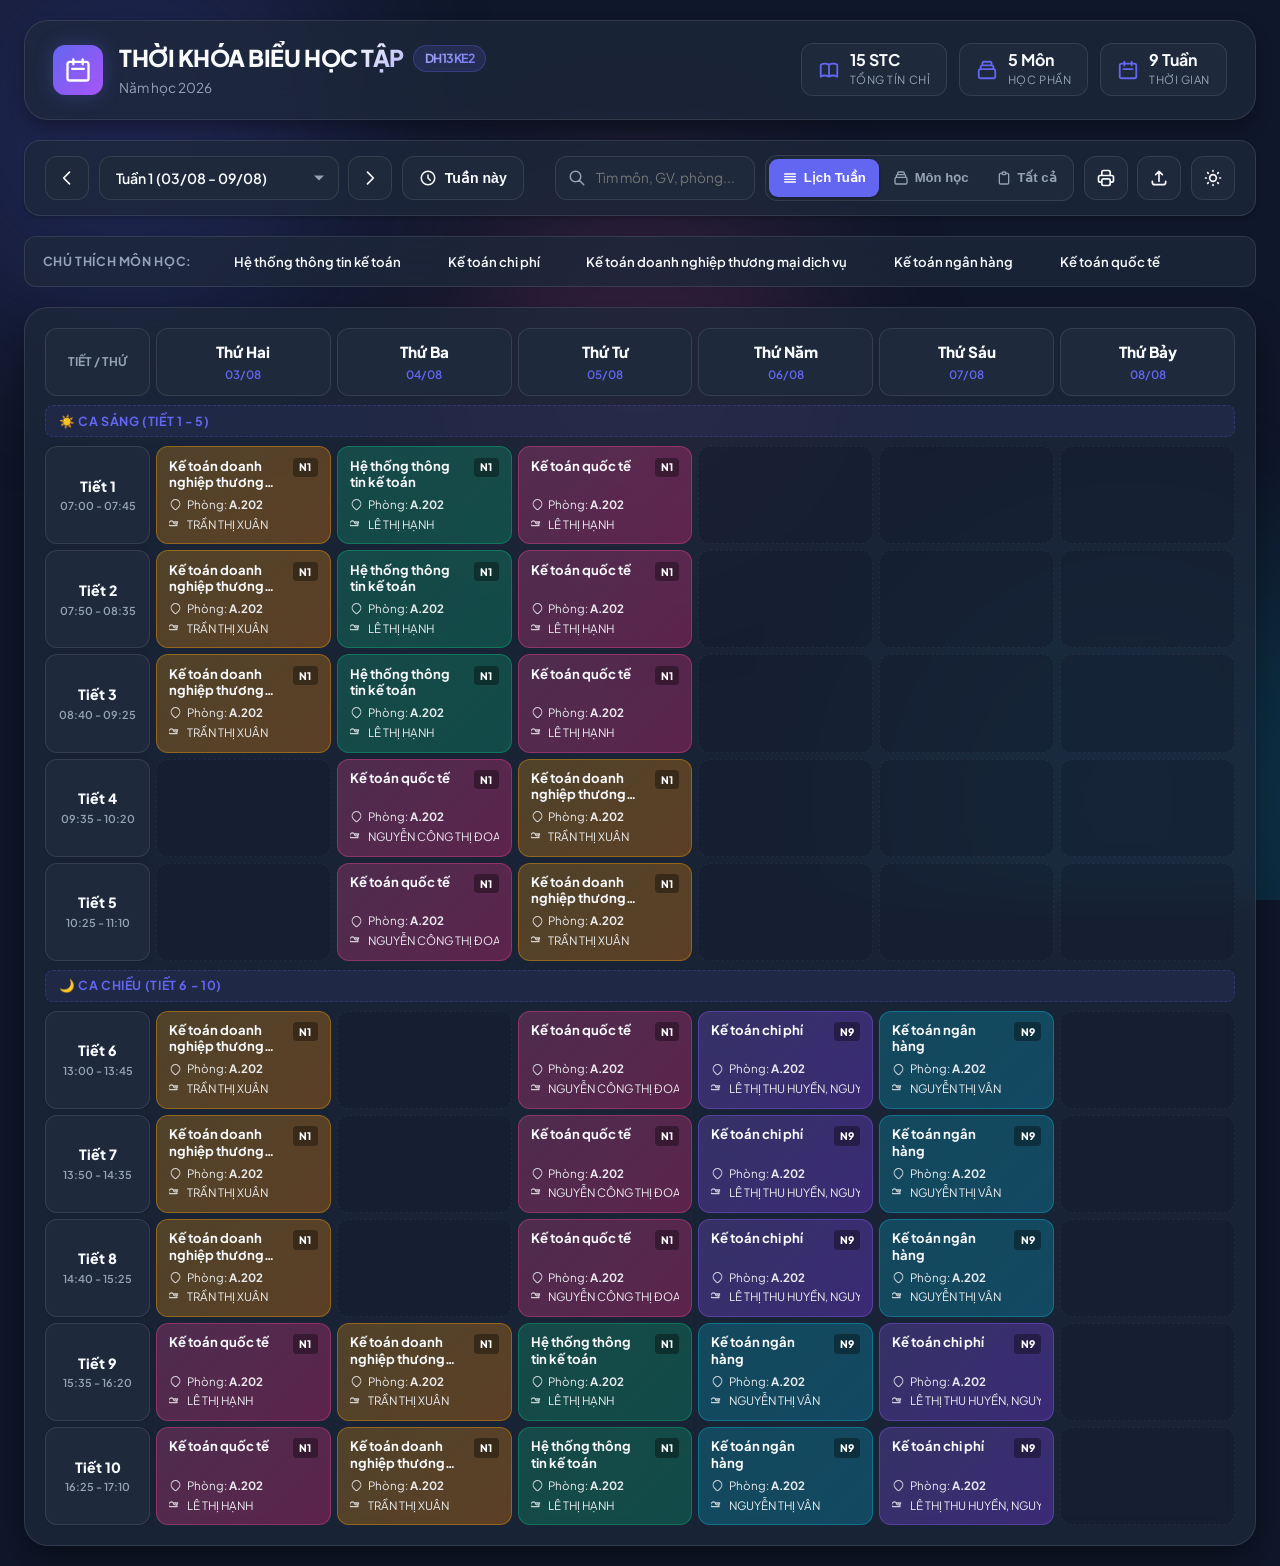
==== commit 236fa621: "resposive" ====
--- a/index.html
+++ b/index.html
@@ -2,9 +2,9 @@
 <html lang="vi" data-theme="dark">
 <head>
   <meta charset="UTF-8">
-  <meta name="viewport" content="width=device-width, initial-scale=1.0">
+  <meta name="viewport" content="width=device-width, initial-scale=1.0, maximum-scale=1.0, user-scalable=no">
   <title>Thời Khóa Biểu Trực Quan - Lớp DH13KE2</title>
-  <meta name="description" content="Ứng dụng tra cứu Thời khóa biểu học tập trực quan, hiện đại cho lớp DH13KE2 năm học 2026. Lọc theo tuần, giảng viên, môn học và tiết học.">
+  <meta name="description" content="Ứng dụng tra cứu Thời khóa biểu học tập trực quan, tối ưu điện thoại di động cho lớp DH13KE2 năm học 2026. Lọc theo tuần, thứ trong tuần, giảng viên, môn học và tiết học.">
   
   <!-- Google Fonts: Plus Jakarta Sans -->
   <link rel="preconnect" href="https://fonts.googleapis.com">
@@ -17,7 +17,7 @@
   <style>
     @media print {
       body { background: #ffffff !important; color: #000000 !important; }
-      .bg-glow-container, .toolbar-card, .legend-card, .btn-icon, .search-box, .view-tabs, #themeToggleBtn, #exportBtn, #uploadBtnLabel { display: none !important; }
+      .bg-glow-container, .toolbar-card, .mobile-day-bar, .legend-card, .btn-icon, .search-box, .view-tabs, #themeToggleBtn, #exportBtn, #uploadBtnLabel { display: none !important; }
       .timetable-container { box-shadow: none !important; border: 1px solid #ccc !important; }
       .course-card { page-break-inside: avoid; border: 1px solid #999 !important; background: #f0f0f0 !important; color: #000 !important; }
     }
@@ -152,6 +152,17 @@
 
     </section>
 
+    <!-- Mobile Day Filter Bar -->
+    <nav class="mobile-day-bar" aria-label="Lọc theo ngày trên điện thoại">
+      <button class="mobile-day-pill active" data-day="all">Tất cả</button>
+      <button class="mobile-day-pill" data-day="2">Thứ 2</button>
+      <button class="mobile-day-pill" data-day="3">Thứ 3</button>
+      <button class="mobile-day-pill" data-day="4">Thứ 4</button>
+      <button class="mobile-day-pill" data-day="5">Thứ 5</button>
+      <button class="mobile-day-pill" data-day="6">Thứ 6</button>
+      <button class="mobile-day-pill" data-day="7">Thứ 7</button>
+    </nav>
+
     <!-- Subject Legend Section -->
     <section class="legend-card">
       <div class="legend-title">Chú thích môn học:</div>
--- a/style.css
+++ b/style.css
@@ -3,8 +3,8 @@
   /* Color Palette - Dark Mode (Default) */
   --bg-primary: #0f172a;
   --bg-secondary: #1e293b;
-  --bg-card: rgba(30, 41, 59, 0.7);
-  --bg-card-hover: rgba(51, 65, 85, 0.8);
+  --bg-card: rgba(30, 41, 59, 0.75);
+  --bg-card-hover: rgba(51, 65, 85, 0.85);
   --border-color: rgba(255, 255, 255, 0.1);
   --border-color-strong: rgba(255, 255, 255, 0.2);
   
@@ -56,16 +56,16 @@
   --subject-5-gradient: linear-gradient(135deg, rgba(236, 72, 153, 0.25), rgba(219, 39, 119, 0.35));
   --subject-5-border: rgba(236, 72, 153, 0.4);
 
-  --grid-cell-min-height: 70px;
+  --grid-cell-min-height: 75px;
 }
 
 /* Light Theme Overrides */
 [data-theme="light"] {
-  --bg-primary: #f8fafc;
+  --bg-primary: #f1f5f9;
   --bg-secondary: #ffffff;
-  --bg-card: rgba(255, 255, 255, 0.85);
-  --bg-card-hover: rgba(241, 245, 249, 0.9);
-  --border-color: rgba(226, 232, 240, 0.8);
+  --bg-card: rgba(255, 255, 255, 0.9);
+  --bg-card-hover: rgba(241, 245, 249, 0.95);
+  --border-color: rgba(226, 232, 240, 0.9);
   --border-color-strong: rgba(203, 213, 225, 1);
   
   --text-main: #0f172a;
@@ -77,19 +77,19 @@
   --shadow-lg: 0 16px 32px rgba(0, 0, 0, 0.12);
   --shadow-glow: 0 0 20px rgba(99, 102, 241, 0.15);
   
-  --subject-1-gradient: linear-gradient(135deg, rgba(209, 250, 229, 0.9), rgba(167, 243, 208, 0.9));
+  --subject-1-gradient: linear-gradient(135deg, rgba(209, 250, 229, 0.95), rgba(167, 243, 208, 0.95));
   --subject-1-border: #10b981;
 
-  --subject-2-gradient: linear-gradient(135deg, rgba(237, 233, 254, 0.9), rgba(221, 214, 254, 0.9));
+  --subject-2-gradient: linear-gradient(135deg, rgba(237, 233, 254, 0.95), rgba(221, 214, 254, 0.95));
   --subject-2-border: #8b5cf6;
 
-  --subject-3-gradient: linear-gradient(135deg, rgba(254, 243, 199, 0.9), rgba(253, 230, 138, 0.9));
+  --subject-3-gradient: linear-gradient(135deg, rgba(254, 243, 199, 0.95), rgba(253, 230, 138, 0.95));
   --subject-3-border: #f59e0b;
 
-  --subject-4-gradient: linear-gradient(135deg, rgba(207, 250, 254, 0.9), rgba(165, 243, 252, 0.9));
+  --subject-4-gradient: linear-gradient(135deg, rgba(207, 250, 254, 0.95), rgba(165, 243, 252, 0.95));
   --subject-4-border: #06b6d4;
 
-  --subject-5-gradient: linear-gradient(135deg, rgba(252, 231, 243, 0.9), rgba(251, 207, 232, 0.9));
+  --subject-5-gradient: linear-gradient(135deg, rgba(252, 231, 243, 0.95), rgba(251, 207, 232, 0.95));
   --subject-5-border: #ec4899;
 }
 
@@ -98,6 +98,7 @@
   box-sizing: border-box;
   margin: 0;
   padding: 0;
+  -webkit-tap-highlight-color: transparent;
 }
 
 body {
@@ -108,6 +109,7 @@
   min-height: 100vh;
   overflow-x: hidden;
   transition: background-color var(--transition-normal), color var(--transition-normal);
+  padding-bottom: env(safe-area-inset-bottom);
 }
 
 /* Background Animated Gradient Mesh */
@@ -125,22 +127,22 @@
 .bg-glow-blob {
   position: absolute;
   border-radius: 50%;
-  filter: blur(100px);
+  filter: blur(90px);
   opacity: 0.18;
   animation: float 20s infinite alternate ease-in-out;
 }
 
 .bg-glow-blob-1 {
-  width: 500px;
-  height: 500px;
+  width: 450px;
+  height: 450px;
   background: #6366f1;
   top: -100px;
   left: -100px;
 }
 
 .bg-glow-blob-2 {
-  width: 600px;
-  height: 600px;
+  width: 500px;
+  height: 500px;
   background: #06b6d4;
   bottom: -150px;
   right: -100px;
@@ -148,8 +150,8 @@
 }
 
 .bg-glow-blob-3 {
-  width: 400px;
-  height: 400px;
+  width: 350px;
+  height: 350px;
   background: #ec4899;
   top: 40%;
   left: 50%;
@@ -159,18 +161,18 @@
 
 @keyframes float {
   0% { transform: translate(0, 0) scale(1); }
-  50% { transform: translate(50px, 30px) scale(1.1); }
-  100% { transform: translate(-30px, 60px) scale(0.95); }
+  50% { transform: translate(40px, 20px) scale(1.08); }
+  100% { transform: translate(-20px, 40px) scale(0.95); }
 }
 
 /* App Container Layout */
 .app-container {
   max-width: 1600px;
   margin: 0 auto;
-  padding: 1.5rem 2rem;
+  padding: 1.25rem 1.5rem;
   display: flex;
   flex-direction: column;
-  gap: 1.5rem;
+  gap: 1.25rem;
 }
 
 /* Header Component */
@@ -180,24 +182,24 @@
   -webkit-backdrop-filter: blur(16px);
   border: 1px solid var(--border-color);
   border-radius: var(--radius-xl);
-  padding: 1.5rem 2rem;
+  padding: 1.25rem 1.75rem;
   display: flex;
   justify-content: space-between;
   align-items: center;
   flex-wrap: wrap;
-  gap: 1.5rem;
+  gap: 1.25rem;
   box-shadow: var(--shadow-md);
 }
 
 .brand-info {
   display: flex;
   align-items: center;
-  gap: 1.25rem;
+  gap: 1rem;
 }
 
 .brand-icon {
-  width: 56px;
-  height: 56px;
+  width: 50px;
+  height: 50px;
   background: var(--accent-gradient);
   border-radius: var(--radius-md);
   display: flex;
@@ -205,15 +207,16 @@
   justify-content: center;
   color: #ffffff;
   box-shadow: var(--shadow-glow);
+  flex-shrink: 0;
 }
 
 .brand-icon svg {
-  width: 30px;
-  height: 30px;
+  width: 28px;
+  height: 28px;
 }
 
 .brand-text h1 {
-  font-size: 1.6rem;
+  font-size: 1.45rem;
   font-weight: 800;
   letter-spacing: -0.02em;
   background: linear-gradient(135deg, var(--text-main) 60%, var(--accent-primary) 100%);
@@ -221,31 +224,31 @@
   -webkit-text-fill-color: transparent;
   display: flex;
   align-items: center;
-  gap: 0.75rem;
+  gap: 0.6rem;
+  flex-wrap: wrap;
 }
 
 .badge-class {
-  font-size: 0.8rem;
+  font-size: 0.78rem;
   font-weight: 700;
-  padding: 0.25rem 0.75rem;
+  padding: 0.2rem 0.65rem;
   background: var(--accent-light);
   color: var(--accent-primary);
   border-radius: 20px;
   border: 1px solid rgba(99, 102, 241, 0.3);
-  vertical-align: middle;
 }
 
 .brand-text p {
-  font-size: 0.9rem;
+  font-size: 0.85rem;
   color: var(--text-muted);
-  margin-top: 0.25rem;
+  margin-top: 0.15rem;
 }
 
 /* Header Summary Metrics */
 .header-metrics {
   display: flex;
   align-items: center;
-  gap: 1rem;
+  gap: 0.75rem;
   flex-wrap: wrap;
 }
 
@@ -253,10 +256,10 @@
   background: var(--bg-secondary);
   border: 1px solid var(--border-color);
   border-radius: var(--radius-md);
-  padding: 0.6rem 1.2rem;
-  display: flex;
-  align-items: center;
-  gap: 0.75rem;
+  padding: 0.5rem 1rem;
+  display: flex;
+  align-items: center;
+  gap: 0.6rem;
 }
 
 .metric-pill .icon {
@@ -265,39 +268,40 @@
 }
 
 .metric-pill .val {
-  font-size: 1.1rem;
+  font-size: 1rem;
   font-weight: 700;
   color: var(--text-main);
   line-height: 1;
 }
 
 .metric-pill .lbl {
-  font-size: 0.75rem;
+  font-size: 0.7rem;
   color: var(--text-muted);
   text-transform: uppercase;
   letter-spacing: 0.05em;
-  margin-top: 0.2rem;
+  margin-top: 0.15rem;
 }
 
 /* Toolbar & Controls */
 .toolbar-card {
   background: var(--bg-card);
   backdrop-filter: blur(16px);
+  -webkit-backdrop-filter: blur(16px);
   border: 1px solid var(--border-color);
   border-radius: var(--radius-lg);
-  padding: 1rem 1.5rem;
+  padding: 0.9rem 1.25rem;
   display: flex;
   justify-content: space-between;
   align-items: center;
   flex-wrap: wrap;
-  gap: 1rem;
+  gap: 0.9rem;
   box-shadow: var(--shadow-sm);
 }
 
 .week-navigation {
   display: flex;
   align-items: center;
-  gap: 0.75rem;
+  gap: 0.6rem;
   flex-wrap: wrap;
 }
 
@@ -305,17 +309,18 @@
   background: var(--bg-secondary);
   border: 1px solid var(--border-color);
   color: var(--text-main);
-  width: 40px;
-  height: 40px;
+  width: 44px;
+  height: 44px;
   border-radius: var(--radius-md);
   display: flex;
   align-items: center;
   justify-content: center;
   cursor: pointer;
   transition: all var(--transition-fast);
-}
-
-.btn-icon:hover {
+  flex-shrink: 0;
+}
+
+.btn-icon:hover, .btn-icon:active {
   background: var(--bg-card-hover);
   border-color: var(--accent-primary);
   color: var(--accent-primary);
@@ -326,19 +331,20 @@
   background: var(--bg-secondary);
   border: 1px solid var(--border-color);
   color: var(--text-main);
-  padding: 0.5rem 1rem;
-  height: 40px;
-  border-radius: var(--radius-md);
-  font-size: 0.9rem;
+  padding: 0 1rem;
+  height: 44px;
+  border-radius: var(--radius-md);
+  font-size: 0.88rem;
   font-weight: 600;
   display: flex;
   align-items: center;
   gap: 0.5rem;
   cursor: pointer;
   transition: all var(--transition-fast);
-}
-
-.btn-text:hover {
+  white-space: nowrap;
+}
+
+.btn-text:hover, .btn-text:active {
   background: var(--bg-card-hover);
   border-color: var(--accent-primary);
   color: var(--accent-primary);
@@ -351,27 +357,22 @@
   box-shadow: var(--shadow-glow);
 }
 
-.btn-primary:hover {
-  opacity: 0.95;
-  transform: translateY(-1px);
-  color: #ffffff;
-}
-
 .week-select-wrapper {
   position: relative;
-  min-width: 260px;
+  min-width: 240px;
+  flex-grow: 1;
 }
 
 .week-select {
   width: 100%;
-  height: 40px;
-  background: var(--bg-secondary);
-  border: 1px solid var(--border-color);
-  border-radius: var(--radius-md);
-  color: var(--text-main);
-  padding: 0 2.5rem 0 1rem;
+  height: 44px;
+  background: var(--bg-secondary);
+  border: 1px solid var(--border-color);
+  border-radius: var(--radius-md);
+  color: var(--text-main);
+  padding: 0 2.2rem 0 1rem;
   font-family: inherit;
-  font-size: 0.9rem;
+  font-size: 0.88rem;
   font-weight: 600;
   cursor: pointer;
   appearance: none;
@@ -388,7 +389,7 @@
 .week-select-wrapper::after {
   content: '';
   position: absolute;
-  right: 1rem;
+  right: 0.9rem;
   top: 50%;
   transform: translateY(-50%);
   width: 0;
@@ -399,22 +400,22 @@
   pointer-events: none;
 }
 
-/* Secondary Controls (Search, View Mode, Export, Theme) */
+/* Controls (Search, View Mode, Export, Theme) */
 .toolbar-actions {
   display: flex;
   align-items: center;
-  gap: 0.75rem;
+  gap: 0.6rem;
   flex-wrap: wrap;
 }
 
 .search-box {
   position: relative;
-  width: 220px;
+  width: 200px;
 }
 
 .search-input {
   width: 100%;
-  height: 40px;
+  height: 44px;
   background: var(--bg-secondary);
   border: 1px solid var(--border-color);
   border-radius: var(--radius-md);
@@ -428,7 +429,6 @@
 .search-input:focus {
   outline: none;
   border-color: var(--accent-primary);
-  width: 260px;
   box-shadow: 0 0 0 3px var(--accent-light);
 }
 
@@ -455,15 +455,17 @@
   background: transparent;
   border: none;
   color: var(--text-muted);
-  padding: 0.4rem 0.9rem;
-  font-size: 0.85rem;
+  padding: 0.45rem 0.85rem;
+  height: 38px;
+  font-size: 0.82rem;
   font-weight: 600;
   border-radius: calc(var(--radius-md) - 3px);
   cursor: pointer;
   transition: all var(--transition-fast);
   display: flex;
   align-items: center;
-  gap: 0.4rem;
+  gap: 0.35rem;
+  white-space: nowrap;
 }
 
 .view-tab.active {
@@ -472,22 +474,64 @@
   box-shadow: var(--shadow-sm);
 }
 
-/* Legend Component */
+/* Mobile Day Filter Selector Bar */
+.mobile-day-bar {
+  display: none; /* Shown on screens <= 768px via media query */
+  background: var(--bg-card);
+  backdrop-filter: blur(12px);
+  border: 1px solid var(--border-color);
+  border-radius: var(--radius-md);
+  padding: 0.4rem;
+  gap: 0.35rem;
+  overflow-x: auto;
+  scrollbar-width: none; /* Hide scrollbar Firefox */
+}
+
+.mobile-day-bar::-webkit-scrollbar {
+  display: none; /* Hide scrollbar Chrome/Safari */
+}
+
+.mobile-day-pill {
+  flex: 1 0 auto;
+  min-width: 52px;
+  height: 38px;
+  background: var(--bg-secondary);
+  border: 1px solid var(--border-color);
+  border-radius: var(--radius-sm);
+  color: var(--text-muted);
+  font-size: 0.82rem;
+  font-weight: 700;
+  display: flex;
+  flex-direction: column;
+  align-items: center;
+  justify-content: center;
+  cursor: pointer;
+  transition: all var(--transition-fast);
+}
+
+.mobile-day-pill.active {
+  background: var(--accent-primary);
+  color: #ffffff;
+  border-color: var(--accent-primary);
+  box-shadow: var(--shadow-sm);
+}
+
+/* Subject Legend Component */
 .legend-card {
   background: var(--bg-card);
   backdrop-filter: blur(16px);
   border: 1px solid var(--border-color);
   border-radius: var(--radius-md);
-  padding: 0.75rem 1.25rem;
-  display: flex;
-  align-items: center;
-  gap: 1.25rem;
+  padding: 0.65rem 1.1rem;
+  display: flex;
+  align-items: center;
+  gap: 1rem;
   flex-wrap: wrap;
   overflow-x: auto;
 }
 
 .legend-title {
-  font-size: 0.8rem;
+  font-size: 0.78rem;
   font-weight: 700;
   text-transform: uppercase;
   letter-spacing: 0.05em;
@@ -498,21 +542,22 @@
 .legend-items {
   display: flex;
   align-items: center;
-  gap: 1rem;
+  gap: 0.75rem;
   flex-wrap: wrap;
 }
 
 .legend-item {
   display: flex;
   align-items: center;
-  gap: 0.5rem;
-  font-size: 0.85rem;
+  gap: 0.45rem;
+  font-size: 0.82rem;
   font-weight: 600;
   color: var(--text-main);
   cursor: pointer;
-  padding: 0.25rem 0.6rem;
+  padding: 0.25rem 0.55rem;
   border-radius: var(--radius-sm);
   transition: background var(--transition-fast);
+  white-space: nowrap;
 }
 
 .legend-item:hover {
@@ -520,29 +565,32 @@
 }
 
 .legend-dot {
-  width: 12px;
-  height: 12px;
+  width: 10px;
+  height: 10px;
   border-radius: 50%;
+  flex-shrink: 0;
 }
 
 /* Timetable Main Grid Container */
 .timetable-container {
   background: var(--bg-card);
   backdrop-filter: blur(16px);
+  -webkit-backdrop-filter: blur(16px);
   border: 1px solid var(--border-color);
   border-radius: var(--radius-xl);
-  padding: 1.5rem;
+  padding: 1.25rem;
   box-shadow: var(--shadow-lg);
   overflow-x: auto;
   position: relative;
+  -webkit-overflow-scrolling: touch;
 }
 
 /* Weekly Grid Table Layout */
 .timetable-grid {
   display: grid;
-  grid-template-columns: 110px repeat(6, minmax(180px, 1fr));
-  gap: 8px;
-  min-width: 1200px;
+  grid-template-columns: 105px repeat(6, minmax(170px, 1fr));
+  gap: 6px;
+  min-width: 1100px;
 }
 
 /* Grid Header (Days of week) */
@@ -550,32 +598,35 @@
   background: var(--bg-secondary);
   border: 1px solid var(--border-color);
   border-radius: var(--radius-md);
-  padding: 0.8rem 0.5rem;
+  padding: 0.75rem 0.4rem;
   text-align: center;
   display: flex;
   flex-direction: column;
   align-items: center;
   justify-content: center;
-  gap: 0.2rem;
+  gap: 0.15rem;
 }
 
 .grid-header-cell.time-column-header {
-  background: transparent;
-  border: none;
-  font-size: 0.8rem;
+  background: var(--bg-secondary);
+  border: 1px solid var(--border-color);
+  font-size: 0.75rem;
   font-weight: 700;
   color: var(--text-muted);
   text-transform: uppercase;
+  position: sticky;
+  left: 0;
+  z-index: 20;
 }
 
 .day-title {
-  font-size: 1rem;
+  font-size: 0.95rem;
   font-weight: 800;
   color: var(--text-main);
 }
 
 .day-date {
-  font-size: 0.75rem;
+  font-size: 0.72rem;
   font-weight: 600;
   color: var(--accent-primary);
 }
@@ -592,8 +643,8 @@
   background: rgba(99, 102, 241, 0.08);
   border: 1px dashed rgba(99, 102, 241, 0.25);
   border-radius: var(--radius-sm);
-  padding: 0.4rem 1rem;
-  font-size: 0.8rem;
+  padding: 0.35rem 0.8rem;
+  font-size: 0.78rem;
   font-weight: 700;
   color: var(--accent-primary);
   display: flex;
@@ -601,43 +652,46 @@
   gap: 0.5rem;
   text-transform: uppercase;
   letter-spacing: 0.05em;
-  margin: 4px 0;
-}
-
-/* Period Label Cell (Left Column) */
+  margin: 3px 0;
+}
+
+/* Sticky Period Label Cell (Left Column) */
 .period-cell {
   background: var(--bg-secondary);
   border: 1px solid var(--border-color);
   border-radius: var(--radius-md);
-  padding: 0.5rem;
+  padding: 0.4rem;
   display: flex;
   flex-direction: column;
   align-items: center;
   justify-content: center;
   min-height: var(--grid-cell-min-height);
+  position: sticky;
+  left: 0;
+  z-index: 15;
+  box-shadow: 2px 0 5px rgba(0,0,0,0.1);
 }
 
 .period-num {
-  font-size: 0.95rem;
+  font-size: 0.88rem;
   font-weight: 800;
   color: var(--text-main);
 }
 
 .period-time {
-  font-size: 0.7rem;
+  font-size: 0.68rem;
   font-weight: 600;
   color: var(--text-muted);
   margin-top: 0.1rem;
 }
 
-/* Slot Cell (Intersection of Day & Period) */
+/* Slot Cell */
 .slot-cell {
   background: rgba(15, 23, 42, 0.3);
   border: 1px dashed rgba(255, 255, 255, 0.05);
   border-radius: var(--radius-md);
   min-height: var(--grid-cell-min-height);
   position: relative;
-  transition: border-color var(--transition-fast);
 }
 
 [data-theme="light"] .slot-cell {
@@ -655,11 +709,11 @@
   width: 100%;
   height: 100%;
   border-radius: var(--radius-md);
-  padding: 0.75rem;
+  padding: 0.65rem 0.75rem;
   display: flex;
   flex-direction: column;
   justify-content: space-between;
-  gap: 0.4rem;
+  gap: 0.35rem;
   cursor: pointer;
   position: relative;
   overflow: hidden;
@@ -669,11 +723,11 @@
 }
 
 @keyframes cardFadeIn {
-  from { opacity: 0; transform: scale(0.95); }
+  from { opacity: 0; transform: scale(0.96); }
   to { opacity: 1; transform: scale(1); }
 }
 
-.course-card:hover {
+.course-card:hover, .course-card:active {
   transform: translateY(-2px) scale(1.02);
   z-index: 10;
   box-shadow: var(--shadow-md);
@@ -691,11 +745,11 @@
   display: flex;
   justify-content: space-between;
   align-items: flex-start;
-  gap: 0.5rem;
+  gap: 0.4rem;
 }
 
 .course-title {
-  font-size: 0.85rem;
+  font-size: 0.82rem;
   font-weight: 700;
   color: var(--text-main);
   line-height: 1.25;
@@ -706,62 +760,62 @@
 }
 
 .badge-group {
-  font-size: 0.68rem;
+  font-size: 0.65rem;
   font-weight: 800;
-  background: rgba(0, 0, 0, 0.3);
+  background: rgba(0, 0, 0, 0.35);
   color: #ffffff;
-  padding: 0.15rem 0.45rem;
+  padding: 0.12rem 0.4rem;
   border-radius: 4px;
   white-space: nowrap;
 }
 
 [data-theme="light"] .badge-group {
-  background: rgba(255, 255, 255, 0.7);
+  background: rgba(255, 255, 255, 0.8);
   color: #0f172a;
 }
 
 .course-card-details {
   display: flex;
   flex-direction: column;
-  gap: 0.2rem;
-  font-size: 0.75rem;
-  color: var(--text-main);
-  opacity: 0.9;
+  gap: 0.15rem;
+  font-size: 0.72rem;
+  color: var(--text-main);
+  opacity: 0.92;
 }
 
 .course-detail-row {
   display: flex;
   align-items: center;
-  gap: 0.35rem;
+  gap: 0.3rem;
   white-space: nowrap;
   overflow: hidden;
   text-overflow: ellipsis;
 }
 
 .course-detail-row svg {
-  width: 14px;
-  height: 14px;
+  width: 13px;
+  height: 13px;
   flex-shrink: 0;
-  opacity: 0.8;
-}
-
-/* Alternative Master Catalog List View */
+  opacity: 0.85;
+}
+
+/* Master & Catalog View Container */
 .catalog-view-container {
   display: flex;
   flex-direction: column;
+  gap: 0.9rem;
+}
+
+.catalog-card {
+  background: var(--bg-secondary);
+  border: 1px solid var(--border-color);
+  border-radius: var(--radius-lg);
+  padding: 1.1rem 1.35rem;
+  display: flex;
+  justify-content: space-between;
+  align-items: center;
+  flex-wrap: wrap;
   gap: 1rem;
-}
-
-.catalog-card {
-  background: var(--bg-secondary);
-  border: 1px solid var(--border-color);
-  border-radius: var(--radius-lg);
-  padding: 1.25rem 1.5rem;
-  display: flex;
-  justify-content: space-between;
-  align-items: center;
-  flex-wrap: wrap;
-  gap: 1.25rem;
   transition: transform var(--transition-fast), border-color var(--transition-fast);
 }
 
@@ -773,54 +827,61 @@
 .catalog-main {
   display: flex;
   align-items: center;
-  gap: 1rem;
+  gap: 0.9rem;
 }
 
 .catalog-accent-bar {
-  width: 6px;
-  height: 48px;
+  width: 5px;
+  height: 44px;
   border-radius: 3px;
-}
+  flex-shrink: 0;
+}
+
+.catalog-accent-bar.sub-1 { background: var(--subject-1); }
+.catalog-accent-bar.sub-2 { background: var(--subject-2); }
+.catalog-accent-bar.sub-3 { background: var(--subject-3); }
+.catalog-accent-bar.sub-4 { background: var(--subject-4); }
+.catalog-accent-bar.sub-5 { background: var(--subject-5); }
 
 .catalog-title h3 {
-  font-size: 1.1rem;
+  font-size: 1.05rem;
   font-weight: 700;
   color: var(--text-main);
 }
 
 .catalog-title p {
-  font-size: 0.85rem;
+  font-size: 0.82rem;
   color: var(--text-muted);
-  margin-top: 0.2rem;
+  margin-top: 0.15rem;
 }
 
 .catalog-meta {
   display: flex;
   align-items: center;
-  gap: 1.5rem;
+  gap: 1.25rem;
   flex-wrap: wrap;
 }
 
 .catalog-meta-item {
   display: flex;
   flex-direction: column;
-  gap: 0.2rem;
+  gap: 0.15rem;
 }
 
 .catalog-meta-lbl {
-  font-size: 0.7rem;
+  font-size: 0.68rem;
   text-transform: uppercase;
   color: var(--text-dim);
   font-weight: 700;
 }
 
 .catalog-meta-val {
-  font-size: 0.9rem;
+  font-size: 0.88rem;
   font-weight: 700;
   color: var(--text-main);
 }
 
-/* Detail Modal Drawer */
+/* Detail Modal Drawer / Bottom Sheet */
 .modal-backdrop {
   position: fixed;
   top: 0;
@@ -829,6 +890,7 @@
   height: 100vh;
   background: rgba(15, 23, 42, 0.75);
   backdrop-filter: blur(8px);
+  -webkit-backdrop-filter: blur(8px);
   z-index: 1000;
   display: flex;
   align-items: center;
@@ -836,6 +898,7 @@
   opacity: 0;
   pointer-events: none;
   transition: opacity var(--transition-normal);
+  padding: 1rem;
 }
 
 .modal-backdrop.open {
@@ -847,13 +910,15 @@
   background: var(--bg-secondary);
   border: 1px solid var(--border-color-strong);
   border-radius: var(--radius-xl);
-  width: 90%;
-  max-width: 550px;
-  padding: 2rem;
+  width: 100%;
+  max-width: 520px;
+  padding: 1.75rem;
   box-shadow: var(--shadow-lg);
-  transform: scale(0.9);
+  transform: scale(0.92);
   transition: transform var(--transition-bounce);
   position: relative;
+  max-height: 90vh;
+  overflow-y: auto;
 }
 
 .modal-backdrop.open .modal-card {
@@ -862,13 +927,13 @@
 
 .modal-close-btn {
   position: absolute;
-  top: 1.25rem;
-  right: 1.25rem;
+  top: 1rem;
+  right: 1rem;
   background: var(--bg-card);
   border: 1px solid var(--border-color);
   color: var(--text-muted);
-  width: 36px;
-  height: 36px;
+  width: 38px;
+  height: 38px;
   border-radius: 50%;
   display: flex;
   align-items: center;
@@ -886,59 +951,66 @@
   display: inline-block;
   font-size: 0.75rem;
   font-weight: 800;
-  padding: 0.25rem 0.75rem;
+  padding: 0.2rem 0.7rem;
   border-radius: 20px;
   text-transform: uppercase;
-  margin-bottom: 0.75rem;
-}
+  margin-bottom: 0.65rem;
+  color: #ffffff;
+}
+
+.modal-header-badge.sub-1 { background: var(--subject-1); }
+.modal-header-badge.sub-2 { background: var(--subject-2); }
+.modal-header-badge.sub-3 { background: var(--subject-3); }
+.modal-header-badge.sub-4 { background: var(--subject-4); }
+.modal-header-badge.sub-5 { background: var(--subject-5); }
 
 .modal-title {
-  font-size: 1.4rem;
+  font-size: 1.3rem;
   font-weight: 800;
   color: var(--text-main);
-  margin-bottom: 1.25rem;
+  margin-bottom: 1rem;
   line-height: 1.3;
 }
 
 .modal-grid {
   display: grid;
   grid-template-columns: repeat(2, 1fr);
-  gap: 1rem;
-  margin-bottom: 1.5rem;
+  gap: 0.75rem;
+  margin-bottom: 1.25rem;
 }
 
 .modal-info-block {
   background: var(--bg-card);
   border: 1px solid var(--border-color);
   border-radius: var(--radius-md);
-  padding: 0.8rem 1rem;
+  padding: 0.75rem 0.9rem;
 }
 
 .modal-info-lbl {
-  font-size: 0.75rem;
+  font-size: 0.72rem;
   color: var(--text-muted);
   font-weight: 600;
 }
 
 .modal-info-val {
-  font-size: 0.95rem;
+  font-size: 0.9rem;
   color: var(--text-main);
   font-weight: 700;
-  margin-top: 0.2rem;
+  margin-top: 0.15rem;
 }
 
 .modal-teacher-list {
   background: var(--bg-card);
   border: 1px solid var(--border-color);
   border-radius: var(--radius-md);
-  padding: 1rem;
+  padding: 0.9rem;
 }
 
 .teacher-item {
   display: flex;
   align-items: center;
   gap: 0.75rem;
-  padding: 0.5rem 0;
+  padding: 0.45rem 0;
   border-bottom: 1px solid var(--border-color);
 }
 
@@ -947,8 +1019,8 @@
 }
 
 .teacher-avatar {
-  width: 38px;
-  height: 38px;
+  width: 36px;
+  height: 36px;
   border-radius: 50%;
   background: var(--accent-light);
   color: var(--accent-primary);
@@ -956,88 +1028,37 @@
   align-items: center;
   justify-content: center;
   font-weight: 800;
+  flex-shrink: 0;
 }
 
 .teacher-name {
   font-weight: 700;
-  font-size: 0.9rem;
+  font-size: 0.88rem;
   color: var(--text-main);
 }
 
 .teacher-role {
-  font-size: 0.75rem;
+  font-size: 0.72rem;
   color: var(--text-muted);
 }
 
-/* Empty State */
-.empty-state {
-  padding: 3rem 1rem;
-  text-align: center;
-  color: var(--text-muted);
-}
-
-.empty-state svg {
-  width: 64px;
-  height: 64px;
-  color: var(--text-dim);
-  margin-bottom: 1rem;
-}
-
-/* Responsive Mobile Layout adjustments */
-@media (max-width: 992px) {
-  .app-container {
-    padding: 1rem;
-  }
-
-  .header-card {
-    flex-direction: column;
-    align-items: flex-start;
-  }
-
-  .header-metrics {
-    width: 100%;
-    justify-content: space-between;
-  }
-
-  .toolbar-card {
-    flex-direction: column;
-    align-items: stretch;
-  }
-
-  .week-navigation, .toolbar-actions {
-    width: 100%;
-    justify-content: space-between;
-  }
-
-  .week-select-wrapper {
-    flex-grow: 1;
-  }
-
-  .search-box {
-    width: 100%;
-  }
-
-  .search-input:focus {
-    width: 100%;
-  }
-}
-
-/* Notification Toast */
+/* Toast Notifications */
 .toast-container {
   position: fixed;
-  bottom: 2rem;
-  right: 2rem;
+  bottom: 1.5rem;
+  right: 1.5rem;
   z-index: 2000;
   display: flex;
   flex-direction: column;
   gap: 0.5rem;
+  max-width: 90vw;
 }
 
 .toast {
   background: var(--bg-secondary);
   border: 1px solid var(--accent-primary);
   color: var(--text-main);
-  padding: 0.75rem 1.25rem;
+  padding: 0.65rem 1.1rem;
   border-radius: var(--radius-md);
   box-shadow: var(--shadow-lg);
   font-size: 0.85rem;
@@ -1046,6 +1067,212 @@
 }
 
 @keyframes toastIn {
-  from { opacity: 0; transform: translateY(20px); }
+  from { opacity: 0; transform: translateY(15px); }
   to { opacity: 1; transform: translateY(0); }
 }
+
+/* ------------------------------------------------------------------------- */
+/* ADVANCED MOBILE RESPONSIVE OPTIMIZATIONS (Smartphones <= 768px & <= 480px) */
+/* ------------------------------------------------------------------------- */
+
+@media (max-width: 768px) {
+  .app-container {
+    padding: 0.75rem;
+    gap: 0.9rem;
+  }
+
+  .header-card {
+    padding: 1rem 1.1rem;
+    flex-direction: column;
+    align-items: stretch;
+    gap: 0.9rem;
+    border-radius: var(--radius-lg);
+  }
+
+  .brand-icon {
+    width: 42px;
+    height: 42px;
+  }
+
+  .brand-icon svg {
+    width: 24px;
+    height: 24px;
+  }
+
+  .brand-text h1 {
+    font-size: 1.2rem;
+  }
+
+  .header-metrics {
+    width: 100%;
+    display: grid;
+    grid-template-columns: repeat(3, 1fr);
+    gap: 0.5rem;
+  }
+
+  .metric-pill {
+    padding: 0.4rem 0.6rem;
+    flex-direction: column;
+    align-items: center;
+    text-align: center;
+    gap: 0.2rem;
+  }
+
+  .metric-pill .icon {
+    display: none;
+  }
+
+  .metric-pill .val {
+    font-size: 0.95rem;
+  }
+
+  .metric-pill .lbl {
+    font-size: 0.65rem;
+  }
+
+  .toolbar-card {
+    padding: 0.75rem;
+    flex-direction: column;
+    align-items: stretch;
+    gap: 0.75rem;
+    border-radius: var(--radius-md);
+  }
+
+  .week-navigation {
+    width: 100%;
+    justify-content: space-between;
+  }
+
+  .week-select-wrapper {
+    min-width: 0;
+    flex: 1;
+  }
+
+  .toolbar-actions {
+    width: 100%;
+    justify-content: space-between;
+  }
+
+  .search-box {
+    width: 100%;
+  }
+
+  .view-tabs {
+    width: 100%;
+  }
+
+  .view-tab {
+    flex: 1;
+    justify-content: center;
+    padding: 0.4rem;
+    font-size: 0.78rem;
+  }
+
+  /* Show Mobile Day Filter Bar */
+  .mobile-day-bar {
+    display: flex;
+  }
+
+  .timetable-container {
+    padding: 0.75rem 0.5rem;
+    border-radius: var(--radius-lg);
+  }
+
+  /* Responsive Grid on Mobile when single day selected */
+  .timetable-grid.single-day-grid {
+    grid-template-columns: 85px 1fr !important;
+    min-width: 0 !important;
+  }
+
+  .timetable-grid {
+    grid-template-columns: 85px repeat(6, minmax(150px, 1fr));
+    min-width: 980px;
+    gap: 4px;
+  }
+
+  .grid-header-cell {
+    padding: 0.5rem 0.2rem;
+  }
+
+  .day-title {
+    font-size: 0.85rem;
+  }
+
+  .period-cell {
+    padding: 0.25rem;
+  }
+
+  .period-num {
+    font-size: 0.8rem;
+  }
+
+  .period-time {
+    font-size: 0.62rem;
+  }
+
+  .course-card {
+    padding: 0.5rem 0.6rem;
+  }
+
+  .course-title {
+    font-size: 0.78rem;
+  }
+
+  /* Mobile Bottom Sheet Style for Modal */
+  .modal-backdrop {
+    align-items: flex-end;
+    padding: 0;
+  }
+
+  .modal-card {
+    max-width: 100%;
+    border-bottom-left-radius: 0;
+    border-bottom-right-radius: 0;
+    border-top-left-radius: 20px;
+    border-top-right-radius: 20px;
+    padding: 1.5rem 1.25rem 2rem 1.25rem;
+    transform: translateY(100%);
+  }
+
+  .modal-backdrop.open .modal-card {
+    transform: translateY(0);
+  }
+
+  .modal-grid {
+    grid-template-columns: 1fr;
+  }
+
+  .modal-info-block[style*="grid-column: span 2"] {
+    grid-column: span 1 !important;
+  }
+
+  .catalog-card {
+    flex-direction: column;
+    align-items: flex-start;
+  }
+
+  .catalog-meta {
+    width: 100%;
+    justify-content: space-between;
+  }
+}
+
+@media (max-width: 480px) {
+  .brand-text p {
+    font-size: 0.78rem;
+  }
+
+  .btn-text {
+    padding: 0 0.6rem;
+    font-size: 0.8rem;
+  }
+
+  .legend-card {
+    padding: 0.5rem;
+  }
+
+  .legend-item {
+    font-size: 0.75rem;
+    padding: 0.2rem 0.4rem;
+  }
+}
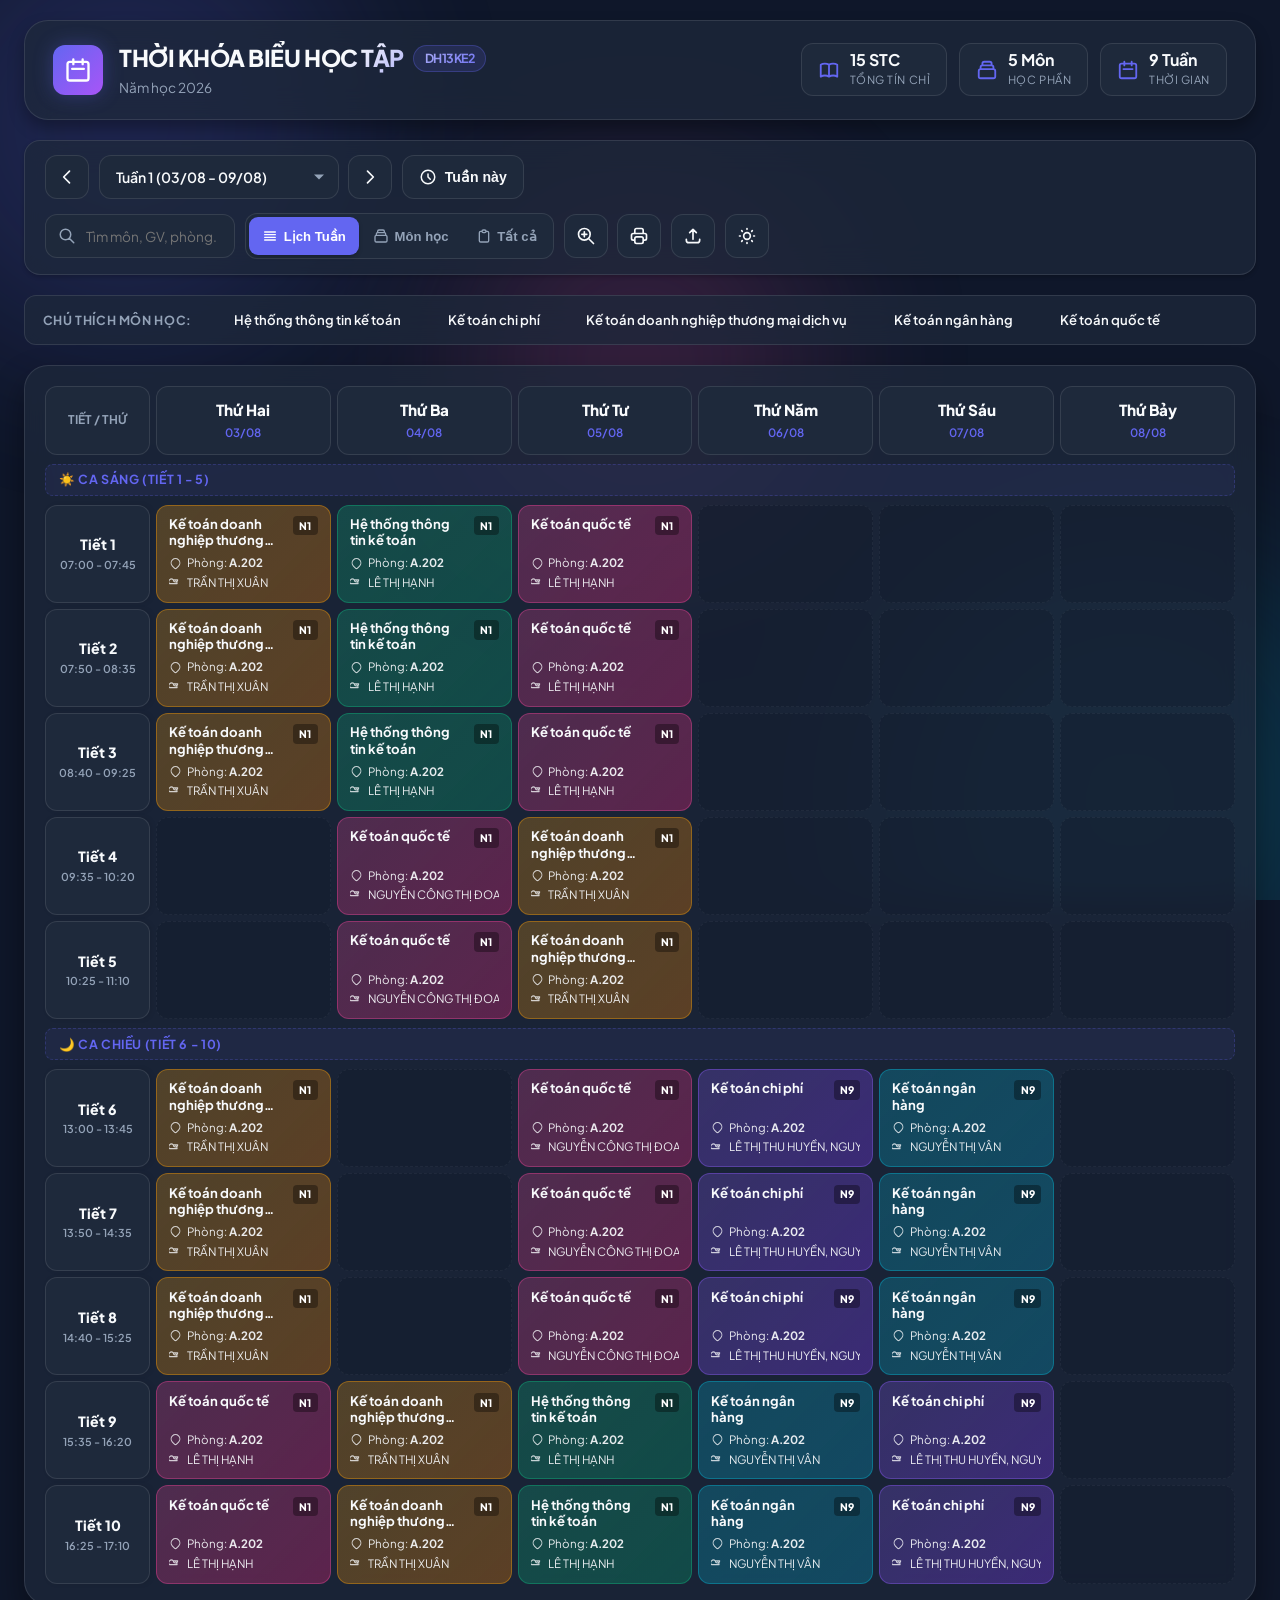
==== commit aca51e51: "Add mobile zoom-fit week mode and UI tweaks Introduces a new zoom-fit toggle for weekly view on mobi" ====
--- a/index.html
+++ b/index.html
@@ -2,9 +2,9 @@
 <html lang="vi" data-theme="dark">
 <head>
   <meta charset="UTF-8">
-  <meta name="viewport" content="width=device-width, initial-scale=1.0, maximum-scale=1.0, user-scalable=no">
+  <meta name="viewport" content="width=device-width, initial-scale=1.0, maximum-scale=5.0, user-scalable=yes">
   <title>Thời Khóa Biểu Trực Quan - Lớp DH13KE2</title>
-  <meta name="description" content="Ứng dụng tra cứu Thời khóa biểu học tập trực quan, tối ưu điện thoại di động cho lớp DH13KE2 năm học 2026. Lọc theo tuần, thứ trong tuần, giảng viên, môn học và tiết học.">
+  <meta name="description" content="Ứng dụng tra cứu Thời khóa biểu học tập trực quan, hỗ trợ Zoom Fit cả tuần cho điện thoại di động lớp DH13KE2 năm học 2026. Lọc theo tuần, thứ trong tuần, giảng viên, môn học và tiết học.">
   
   <!-- Google Fonts: Plus Jakarta Sans -->
   <link rel="preconnect" href="https://fonts.googleapis.com">
@@ -17,7 +17,7 @@
   <style>
     @media print {
       body { background: #ffffff !important; color: #000000 !important; }
-      .bg-glow-container, .toolbar-card, .mobile-day-bar, .legend-card, .btn-icon, .search-box, .view-tabs, #themeToggleBtn, #exportBtn, #uploadBtnLabel { display: none !important; }
+      .bg-glow-container, .toolbar-card, .mobile-day-bar, .legend-card, .btn-icon, .search-box, .view-tabs, #themeToggleBtn, #exportBtn, #uploadBtnLabel, #zoomToolbarBtn { display: none !important; }
       .timetable-container { box-shadow: none !important; border: 1px solid #ccc !important; }
       .course-card { page-break-inside: avoid; border: 1px solid #999 !important; background: #f0f0f0 !important; color: #000 !important; }
     }
@@ -133,6 +133,11 @@
           </button>
         </div>
 
+        <!-- Zoom Fit Week Button -->
+        <button class="btn-icon" id="zoomToolbarBtn" title="Thu nhỏ xem trọn tuần (Fit Screen)">
+          <svg width="20" height="20" fill="none" stroke="currentColor" viewBox="0 0 24 24"><path stroke-linecap="round" stroke-linejoin="round" stroke-width="2" d="M21 21l-6-6m2-5a7 7 0 11-14 0 7 7 0 0114 0zM10 7v6m3-3H7"></path></svg>
+        </button>
+
         <!-- Export Image / Print Button -->
         <button class="btn-icon" id="exportBtn" title="In hoặc Xuất Thời Khóa Biểu">
           <svg width="20" height="20" fill="none" stroke="currentColor" viewBox="0 0 24 24"><path stroke-linecap="round" stroke-linejoin="round" stroke-width="2" d="M17 17h2a2 2 0 002-2v-4a2 2 0 00-2-2H5a2 2 0 00-2 2v4a2 2 0 002 2h2m2 4h6a2 2 0 002-2v-4a2 2 0 00-2-2H9a2 2 0 00-2 2v4a2 2 0 002 2zm8-12V5a2 2 0 00-2-2H9a2 2 0 00-2 2v4h10z"></path></svg>
@@ -152,8 +157,9 @@
 
     </section>
 
-    <!-- Mobile Day Filter Bar -->
-    <nav class="mobile-day-bar" aria-label="Lọc theo ngày trên điện thoại">
+    <!-- Mobile Day Filter & Zoom Bar -->
+    <nav class="mobile-day-bar" aria-label="Lọc theo ngày và Zoom trên điện thoại">
+      <button class="mobile-day-pill zoom-pill" id="zoomToggleBtn" title="Bật/Tắt thu nhỏ toàn tuần">🔍 Fit Tuần</button>
       <button class="mobile-day-pill active" data-day="all">Tất cả</button>
       <button class="mobile-day-pill" data-day="2">Thứ 2</button>
       <button class="mobile-day-pill" data-day="3">Thứ 3</button>
--- a/style.css
+++ b/style.css
@@ -410,7 +410,7 @@
 
 .search-box {
   position: relative;
-  width: 200px;
+  width: 190px;
 }
 
 .search-input {
@@ -484,16 +484,16 @@
   padding: 0.4rem;
   gap: 0.35rem;
   overflow-x: auto;
-  scrollbar-width: none; /* Hide scrollbar Firefox */
+  scrollbar-width: none;
 }
 
 .mobile-day-bar::-webkit-scrollbar {
-  display: none; /* Hide scrollbar Chrome/Safari */
+  display: none;
 }
 
 .mobile-day-pill {
   flex: 1 0 auto;
-  min-width: 52px;
+  min-width: 50px;
   height: 38px;
   background: var(--bg-secondary);
   border: 1px solid var(--border-color);
@@ -502,11 +502,12 @@
   font-size: 0.82rem;
   font-weight: 700;
   display: flex;
-  flex-direction: column;
   align-items: center;
   justify-content: center;
   cursor: pointer;
   transition: all var(--transition-fast);
+  white-space: nowrap;
+  padding: 0 0.5rem;
 }
 
 .mobile-day-pill.active {
@@ -514,6 +515,18 @@
   color: #ffffff;
   border-color: var(--accent-primary);
   box-shadow: var(--shadow-sm);
+}
+
+.mobile-day-pill.zoom-pill {
+  background: rgba(99, 102, 241, 0.15);
+  color: var(--accent-primary);
+  border-color: rgba(99, 102, 241, 0.3);
+}
+
+.mobile-day-pill.zoom-pill.is-active {
+  background: #a855f7;
+  color: #ffffff;
+  border-color: #a855f7;
 }
 
 /* Subject Legend Component */
@@ -583,6 +596,7 @@
   overflow-x: auto;
   position: relative;
   -webkit-overflow-scrolling: touch;
+  transition: padding var(--transition-normal);
 }
 
 /* Weekly Grid Table Layout */
@@ -591,6 +605,7 @@
   grid-template-columns: 105px repeat(6, minmax(170px, 1fr));
   gap: 6px;
   min-width: 1100px;
+  transition: all var(--transition-normal);
 }
 
 /* Grid Header (Days of week) */
@@ -655,7 +670,7 @@
   margin: 3px 0;
 }
 
-/* Sticky Period Label Cell (Left Column) */
+/* Sticky Period Label Cell */
 .period-cell {
   background: var(--bg-secondary);
   border: 1px solid var(--border-color);
@@ -704,7 +719,7 @@
   background: transparent;
 }
 
-/* Course Cards rendered inside slot cells */
+/* Course Cards */
 .course-card {
   width: 100%;
   height: 100%;
@@ -734,7 +749,7 @@
   filter: brightness(1.08);
 }
 
-/* Applying Color Themes to Course Cards */
+/* Color Themes for Course Cards */
 .course-card.sub-1 { background: var(--subject-1-gradient); border-color: var(--subject-1-border); }
 .course-card.sub-2 { background: var(--subject-2-gradient); border-color: var(--subject-2-border); }
 .course-card.sub-3 { background: var(--subject-3-gradient); border-color: var(--subject-3-border); }
@@ -1072,50 +1087,113 @@
 }
 
 /* ------------------------------------------------------------------------- */
+/* ZOOM OUT / FIT WEEK MODE (Hiển thị trọn vẹn cả tuần trên di động) */
+/* ------------------------------------------------------------------------- */
+
+.timetable-grid.zoom-fit-week {
+  min-width: 100% !important;
+  width: 100% !important;
+  grid-template-columns: 46px repeat(6, 1fr) !important;
+  gap: 3px !important;
+}
+
+.timetable-grid.zoom-fit-week .grid-header-cell {
+  padding: 0.35rem 0.1rem;
+}
+
+.timetable-grid.zoom-fit-week .day-title {
+  font-size: 0.72rem;
+}
+
+.timetable-grid.zoom-fit-week .day-date {
+  font-size: 0.58rem;
+}
+
+.timetable-grid.zoom-fit-week .period-cell {
+  padding: 0.15rem;
+  min-height: 54px;
+}
+
+.timetable-grid.zoom-fit-week .period-num {
+  font-size: 0.68rem;
+}
+
+.timetable-grid.zoom-fit-week .period-time {
+  font-size: 0.52rem;
+  line-height: 1;
+}
+
+.timetable-grid.zoom-fit-week .slot-cell {
+  min-height: 54px;
+}
+
+.timetable-grid.zoom-fit-week .course-card {
+  padding: 0.25rem 0.3rem;
+  gap: 0.15rem;
+  border-radius: 6px;
+}
+
+.timetable-grid.zoom-fit-week .course-title {
+  font-size: 0.65rem;
+  line-height: 1.15;
+  -webkit-line-clamp: 2;
+}
+
+.timetable-grid.zoom-fit-week .badge-group {
+  font-size: 0.55rem;
+  padding: 0.05rem 0.2rem;
+}
+
+.timetable-grid.zoom-fit-week .course-card-details {
+  display: none; /* Hide details inside small card, tap opens full modal */
+}
+
+
+/* ------------------------------------------------------------------------- */
 /* ADVANCED MOBILE RESPONSIVE OPTIMIZATIONS (Smartphones <= 768px & <= 480px) */
 /* ------------------------------------------------------------------------- */
 
 @media (max-width: 768px) {
   .app-container {
-    padding: 0.75rem;
-    gap: 0.9rem;
+    padding: 0.6rem;
+    gap: 0.75rem;
   }
 
   .header-card {
-    padding: 1rem 1.1rem;
+    padding: 0.9rem 1rem;
     flex-direction: column;
     align-items: stretch;
-    gap: 0.9rem;
+    gap: 0.8rem;
     border-radius: var(--radius-lg);
   }
 
   .brand-icon {
-    width: 42px;
-    height: 42px;
+    width: 40px;
+    height: 40px;
   }
 
   .brand-icon svg {
-    width: 24px;
-    height: 24px;
+    width: 22px;
+    height: 22px;
   }
 
   .brand-text h1 {
-    font-size: 1.2rem;
+    font-size: 1.15rem;
   }
 
   .header-metrics {
     width: 100%;
     display: grid;
     grid-template-columns: repeat(3, 1fr);
-    gap: 0.5rem;
+    gap: 0.4rem;
   }
 
   .metric-pill {
-    padding: 0.4rem 0.6rem;
+    padding: 0.35rem 0.5rem;
     flex-direction: column;
     align-items: center;
     text-align: center;
-    gap: 0.2rem;
+    gap: 0.15rem;
   }
 
   .metric-pill .icon {
@@ -1123,18 +1201,18 @@
   }
 
   .metric-pill .val {
-    font-size: 0.95rem;
+    font-size: 0.9rem;
   }
 
   .metric-pill .lbl {
-    font-size: 0.65rem;
+    font-size: 0.62rem;
   }
 
   .toolbar-card {
-    padding: 0.75rem;
+    padding: 0.65rem;
     flex-direction: column;
     align-items: stretch;
-    gap: 0.75rem;
+    gap: 0.65rem;
     border-radius: var(--radius-md);
   }
 
@@ -1174,48 +1252,48 @@
   }
 
   .timetable-container {
-    padding: 0.75rem 0.5rem;
+    padding: 0.5rem 0.35rem;
     border-radius: var(--radius-lg);
   }
 
   /* Responsive Grid on Mobile when single day selected */
   .timetable-grid.single-day-grid {
-    grid-template-columns: 85px 1fr !important;
+    grid-template-columns: 80px 1fr !important;
     min-width: 0 !important;
   }
 
   .timetable-grid {
-    grid-template-columns: 85px repeat(6, minmax(150px, 1fr));
-    min-width: 980px;
+    grid-template-columns: 80px repeat(6, minmax(140px, 1fr));
+    min-width: 920px;
     gap: 4px;
   }
 
   .grid-header-cell {
-    padding: 0.5rem 0.2rem;
+    padding: 0.4rem 0.2rem;
   }
 
   .day-title {
-    font-size: 0.85rem;
+    font-size: 0.82rem;
   }
 
   .period-cell {
-    padding: 0.25rem;
+    padding: 0.2rem;
   }
 
   .period-num {
-    font-size: 0.8rem;
+    font-size: 0.78rem;
   }
 
   .period-time {
-    font-size: 0.62rem;
+    font-size: 0.6rem;
   }
 
   .course-card {
-    padding: 0.5rem 0.6rem;
+    padding: 0.45rem 0.55rem;
   }
 
   .course-title {
-    font-size: 0.78rem;
+    font-size: 0.76rem;
   }
 
   /* Mobile Bottom Sheet Style for Modal */
@@ -1230,7 +1308,7 @@
     border-bottom-right-radius: 0;
     border-top-left-radius: 20px;
     border-top-right-radius: 20px;
-    padding: 1.5rem 1.25rem 2rem 1.25rem;
+    padding: 1.4rem 1.1rem 1.8rem 1.1rem;
     transform: translateY(100%);
   }
 
@@ -1259,20 +1337,20 @@
 
 @media (max-width: 480px) {
   .brand-text p {
+    font-size: 0.75rem;
+  }
+
+  .btn-text {
+    padding: 0 0.5rem;
     font-size: 0.78rem;
   }
 
-  .btn-text {
-    padding: 0 0.6rem;
-    font-size: 0.8rem;
-  }
-
   .legend-card {
-    padding: 0.5rem;
+    padding: 0.45rem;
   }
 
   .legend-item {
-    font-size: 0.75rem;
-    padding: 0.2rem 0.4rem;
-  }
-}
+    font-size: 0.72rem;
+    padding: 0.15rem 0.35rem;
+  }
+}
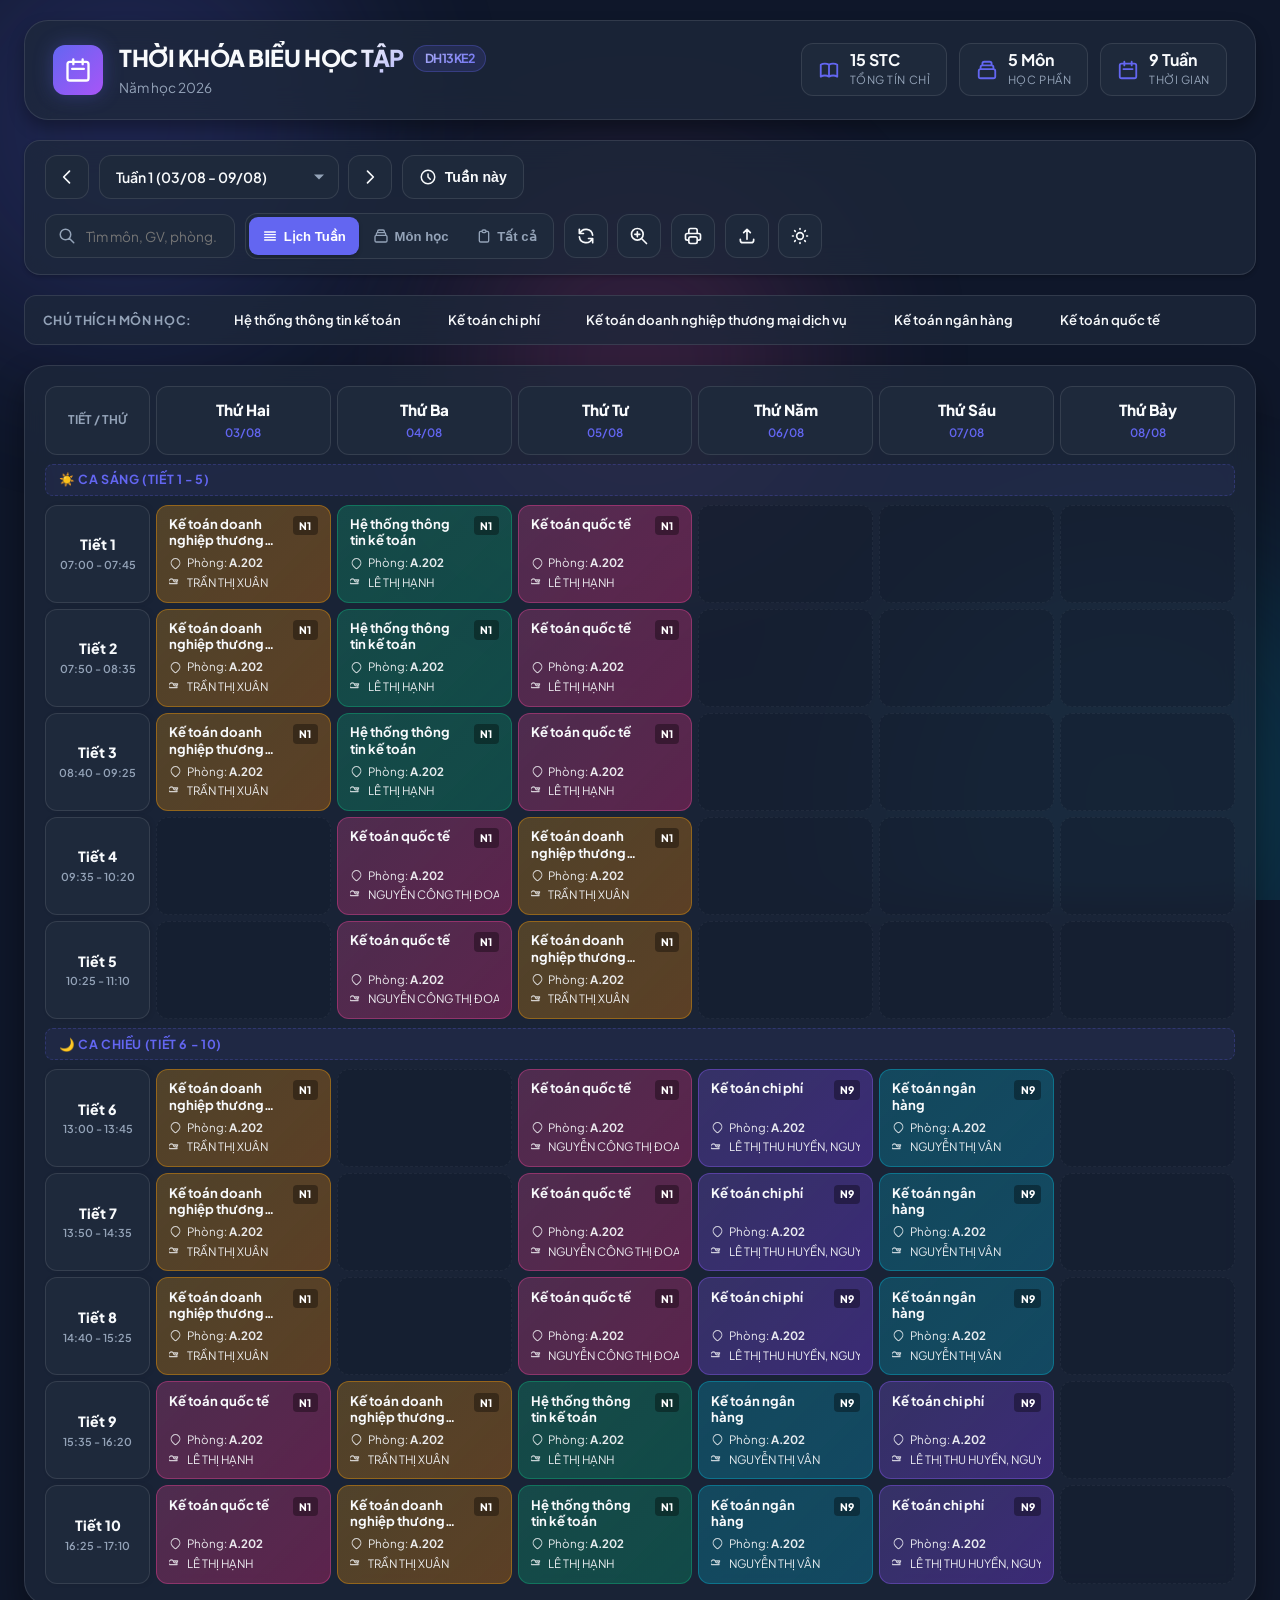
==== commit 05449a3b: "Add hard reload and cache-busting assets Introduce a new toolbar button to force-refresh the app by " ====
--- a/index.html
+++ b/index.html
@@ -3,6 +3,12 @@
 <head>
   <meta charset="UTF-8">
   <meta name="viewport" content="width=device-width, initial-scale=1.0, maximum-scale=5.0, user-scalable=yes">
+  
+  <!-- Anti-Cache Meta Tags to prevent Mobile Browser Stale Cache -->
+  <meta http-equiv="Cache-Control" content="no-cache, no-store, must-revalidate">
+  <meta http-equiv="Pragma" content="no-cache">
+  <meta http-equiv="Expires" content="0">
+
   <title>Thời Khóa Biểu Trực Quan - Lớp DH13KE2</title>
   <meta name="description" content="Ứng dụng tra cứu Thời khóa biểu học tập trực quan, hỗ trợ Zoom Fit cả tuần cho điện thoại di động lớp DH13KE2 năm học 2026. Lọc theo tuần, thứ trong tuần, giảng viên, môn học và tiết học.">
   
@@ -11,13 +17,13 @@
   <link rel="preconnect" href="https://fonts.gstatic.com" crossorigin>
   <link href="https://fonts.googleapis.com/css2?family=Plus+Jakarta+Sans:wght@400;500;600;700;800&display=swap" rel="stylesheet">
   
-  <!-- Stylesheets -->
-  <link rel="stylesheet" href="style.css">
+  <!-- Stylesheet with Dynamic Version Cache-Buster -->
+  <link rel="stylesheet" href="style.css?v=20260730_v2">
   
   <style>
     @media print {
       body { background: #ffffff !important; color: #000000 !important; }
-      .bg-glow-container, .toolbar-card, .mobile-day-bar, .legend-card, .btn-icon, .search-box, .view-tabs, #themeToggleBtn, #exportBtn, #uploadBtnLabel, #zoomToolbarBtn { display: none !important; }
+      .bg-glow-container, .toolbar-card, .mobile-day-bar, .legend-card, .btn-icon, .search-box, .view-tabs, #themeToggleBtn, #exportBtn, #uploadBtnLabel, #zoomToolbarBtn, #reloadAppBtn { display: none !important; }
       .timetable-container { box-shadow: none !important; border: 1px solid #ccc !important; }
       .course-card { page-break-inside: avoid; border: 1px solid #999 !important; background: #f0f0f0 !important; color: #000 !important; }
     }
@@ -133,6 +139,11 @@
           </button>
         </div>
 
+        <!-- Force Hard Reload App Button (Removes Cache) -->
+        <button class="btn-icon" id="reloadAppBtn" title="Xóa cache và làm mới bản mới nhất">
+          <svg width="20" height="20" fill="none" stroke="currentColor" viewBox="0 0 24 24"><path stroke-linecap="round" stroke-linejoin="round" stroke-width="2" d="M4 4v5h.582m15.356 2A8.001 8.001 0 004.582 9m0 0H9m11 11v-5h-.581m0 0a8.003 8.003 0 01-15.357-2m15.357 2H15"></path></svg>
+        </button>
+
         <!-- Zoom Fit Week Button -->
         <button class="btn-icon" id="zoomToolbarBtn" title="Thu nhỏ xem trọn tuần (Fit Screen)">
           <svg width="20" height="20" fill="none" stroke="currentColor" viewBox="0 0 24 24"><path stroke-linecap="round" stroke-linejoin="round" stroke-width="2" d="M21 21l-6-6m2-5a7 7 0 11-14 0 7 7 0 0114 0zM10 7v6m3-3H7"></path></svg>
@@ -195,8 +206,8 @@
   <!-- Toast Notification Container -->
   <div class="toast-container" id="toastContainer"></div>
 
-  <!-- JavaScript -->
-  <script src="app.js"></script>
+  <!-- JavaScript with Dynamic Cache-Buster Version -->
+  <script src="app.js?v=20260730_v2"></script>
 
 </body>
 </html>
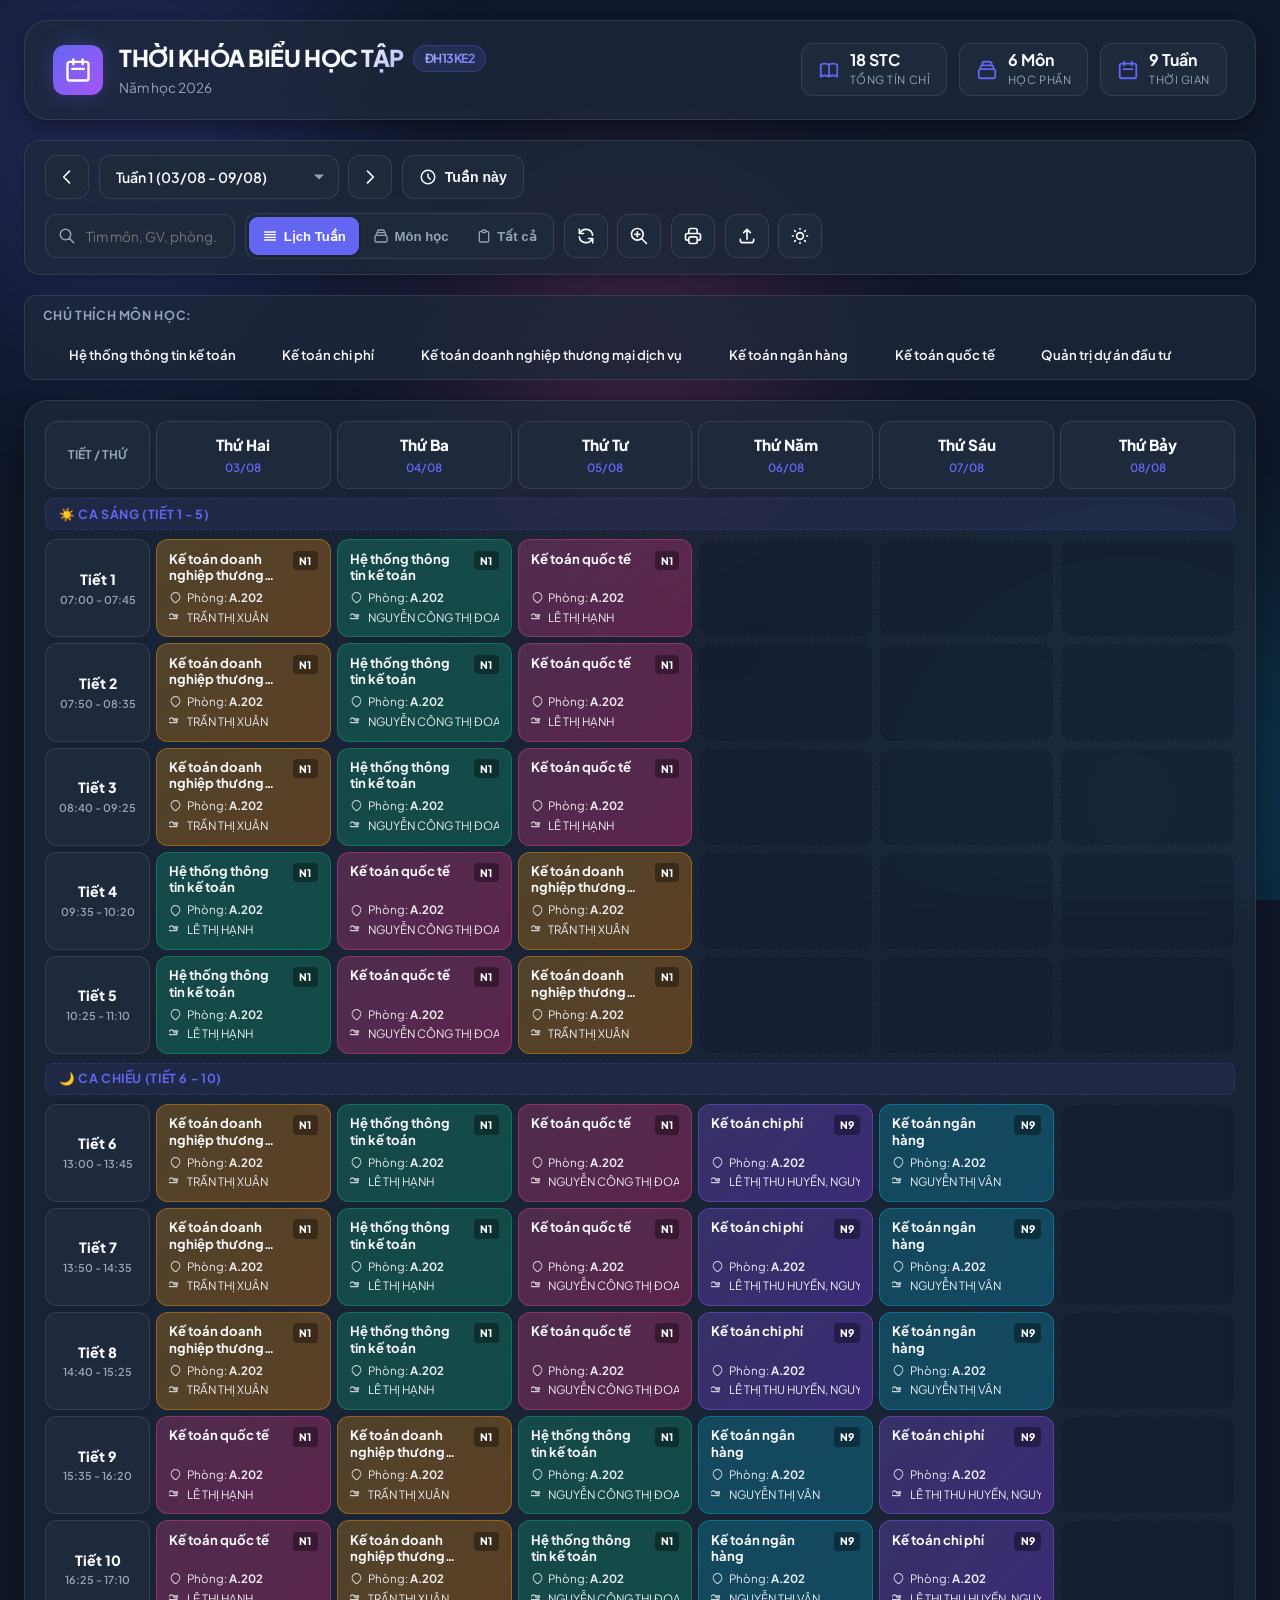
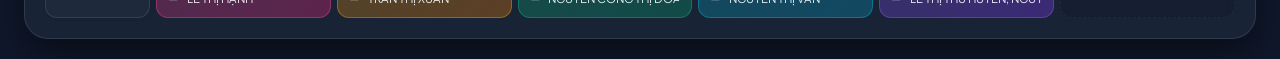
==== commit 49db1a19: "Add LMS elearning support and data refresh Update the timetable app to load `tkb.json` dynamically w" ====
--- a/index.html
+++ b/index.html
@@ -10,7 +10,7 @@
   <meta http-equiv="Expires" content="0">
 
   <title>Thời Khóa Biểu Trực Quan - Lớp DH13KE2</title>
-  <meta name="description" content="Ứng dụng tra cứu Thời khóa biểu học tập trực quan, hỗ trợ Zoom Fit cả tuần cho điện thoại di động lớp DH13KE2 năm học 2026. Lọc theo tuần, thứ trong tuần, giảng viên, môn học và tiết học.">
+  <meta name="description" content="Ứng dụng tra cứu Thời khóa biểu học tập trực quan, hỗ trợ môn tập trung và Elearning LMS cho lớp DH13KE2 năm học 2026.">
   
   <!-- Google Fonts: Plus Jakarta Sans -->
   <link rel="preconnect" href="https://fonts.googleapis.com">
@@ -18,7 +18,7 @@
   <link href="https://fonts.googleapis.com/css2?family=Plus+Jakarta+Sans:wght@400;500;600;700;800&display=swap" rel="stylesheet">
   
   <!-- Stylesheet with Dynamic Version Cache-Buster -->
-  <link rel="stylesheet" href="style.css?v=20260730_v2">
+  <link rel="stylesheet" href="style.css?v=20260730_v5">
   
   <style>
     @media print {
@@ -52,7 +52,7 @@
         <div class="brand-text">
           <h1>
             THỜI KHÓA BIỂU HỌC TẬP
-            <span class="badge-class" id="classNameText">DH13KE2</span>
+            <span class="badge-class" id="classNameText">ĐH13KE2</span>
           </h1>
           <p id="yearText">Năm học 2026 • Hệ chính quy</p>
         </div>
@@ -65,7 +65,7 @@
             <svg width="22" height="22" fill="none" stroke="currentColor" viewBox="0 0 24 24"><path stroke-linecap="round" stroke-linejoin="round" stroke-width="2" d="M12 6.253v13m0-13C10.832 5.477 9.246 5 7.5 5S4.168 5.477 3 6.253v13C4.168 18.477 5.754 18 7.5 18s3.332.477 4.5 1.253m0-13C13.168 5.477 14.754 5 16.5 5c1.747 0 3.332.477 4.5 1.253v13C19.832 18.477 18.247 18 16.5 18c-1.746 0-3.332.477-4.5 1.253"></path></svg>
           </div>
           <div>
-            <div class="val" id="metricCredits">15 STC</div>
+            <div class="val" id="metricCredits">18 STC</div>
             <div class="lbl">Tổng tín chỉ</div>
           </div>
         </div>
@@ -75,7 +75,7 @@
             <svg width="22" height="22" fill="none" stroke="currentColor" viewBox="0 0 24 24"><path stroke-linecap="round" stroke-linejoin="round" stroke-width="2" d="M19 11H5m14 0a2 2 0 012 2v6a2 2 0 01-2 2H5a2 2 0 01-2-2v-6a2 2 0 012-2m14 0V9a2 2 0 00-2-2M5 11V9a2 2 0 012-2m0 0V5a2 2 0 012-2h6a2 2 0 012 2v2M7 7h10"></path></svg>
           </div>
           <div>
-            <div class="val" id="metricSubjects">5 Môn</div>
+            <div class="val" id="metricSubjects">6 Môn</div>
             <div class="lbl">Học phần</div>
           </div>
         </div>
@@ -207,7 +207,7 @@
   <div class="toast-container" id="toastContainer"></div>
 
   <!-- JavaScript with Dynamic Cache-Buster Version -->
-  <script src="app.js?v=20260730_v2"></script>
+  <script src="app.js?v=20260730_v5"></script>
 
 </body>
 </html>
--- a/style.css
+++ b/style.css
@@ -56,6 +56,11 @@
   --subject-5-gradient: linear-gradient(135deg, rgba(236, 72, 153, 0.25), rgba(219, 39, 119, 0.35));
   --subject-5-border: rgba(236, 72, 153, 0.4);
 
+  --subject-6: #f97316;
+  --subject-6-bg: rgba(249, 115, 22, 0.15);
+  --subject-6-gradient: linear-gradient(135deg, rgba(249, 115, 22, 0.25), rgba(234, 88, 12, 0.35));
+  --subject-6-border: rgba(249, 115, 22, 0.4);
+
   --grid-cell-min-height: 75px;
 }
 
@@ -91,6 +96,9 @@
 
   --subject-5-gradient: linear-gradient(135deg, rgba(252, 231, 243, 0.95), rgba(251, 207, 232, 0.95));
   --subject-5-border: #ec4899;
+
+  --subject-6-gradient: linear-gradient(135deg, rgba(255, 237, 213, 0.95), rgba(254, 215, 170, 0.95));
+  --subject-6-border: #f97316;
 }
 
 /* Global Reset & Base Styles */
@@ -755,6 +763,61 @@
 .course-card.sub-3 { background: var(--subject-3-gradient); border-color: var(--subject-3-border); }
 .course-card.sub-4 { background: var(--subject-4-gradient); border-color: var(--subject-4-border); }
 .course-card.sub-5 { background: var(--subject-5-gradient); border-color: var(--subject-5-border); }
+.course-card.sub-6 { background: var(--subject-6-gradient); border-color: var(--subject-6-border); }
+
+/* E-Learning Section Below Grid */
+.elearning-section {
+  margin-top: 1rem;
+  background: var(--bg-card);
+  backdrop-filter: blur(16px);
+  border: 1px solid var(--border-color);
+  border-radius: var(--radius-lg);
+  padding: 1rem 1.25rem;
+}
+
+.elearning-header {
+  display: flex;
+  align-items: center;
+  gap: 0.5rem;
+  font-size: 0.92rem;
+  font-weight: 800;
+  color: #f97316;
+  margin-bottom: 0.75rem;
+}
+
+.elearning-grid {
+  display: grid;
+  grid-template-columns: repeat(auto-fill, minmax(300px, 1fr));
+  gap: 0.85rem;
+}
+
+.elearning-card {
+  background: var(--subject-6-gradient);
+  border: 1px solid var(--subject-6-border);
+  border-radius: var(--radius-md);
+  padding: 0.85rem 1rem;
+  cursor: pointer;
+  display: flex;
+  flex-direction: column;
+  gap: 0.5rem;
+  transition: transform var(--transition-fast), box-shadow var(--transition-fast);
+}
+
+.elearning-card:hover {
+  transform: translateY(-2px);
+  box-shadow: var(--shadow-md);
+}
+
+.elearning-badge {
+  font-size: 0.65rem;
+  font-weight: 800;
+  background: #f97316;
+  color: #fff;
+  padding: 0.15rem 0.5rem;
+  border-radius: var(--radius-sm);
+  display: inline-block;
+  width: fit-content;
+}
 
 .course-card-header {
   display: flex;
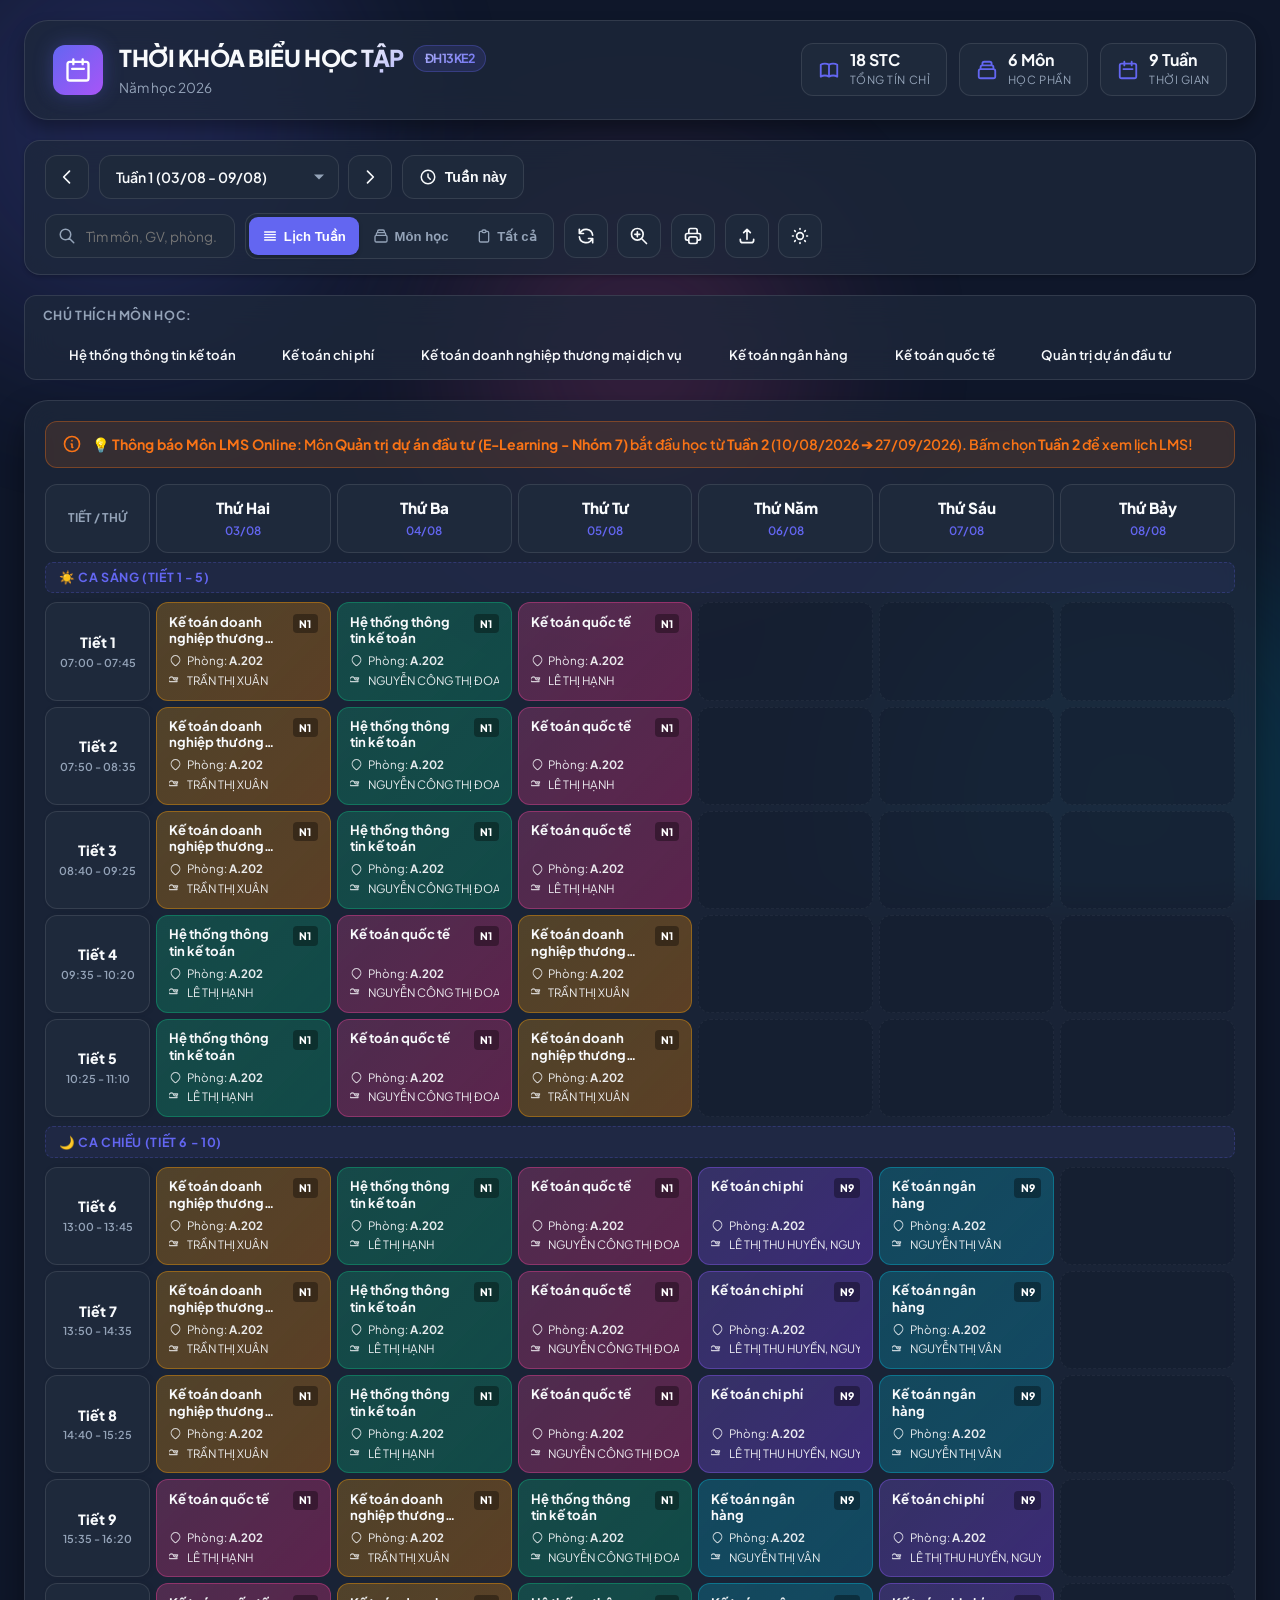
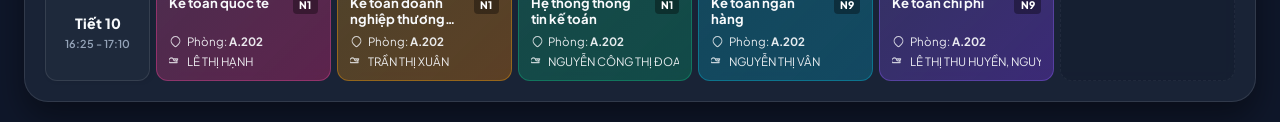
==== commit 68c626bd: "Fix week date logic and LMS schedule UX Normalizes semester/week date handling to avoid timezone-rel" ====
--- a/index.html
+++ b/index.html
@@ -18,7 +18,7 @@
   <link href="https://fonts.googleapis.com/css2?family=Plus+Jakarta+Sans:wght@400;500;600;700;800&display=swap" rel="stylesheet">
   
   <!-- Stylesheet with Dynamic Version Cache-Buster -->
-  <link rel="stylesheet" href="style.css?v=20260730_v5">
+  <link rel="stylesheet" href="style.css?v=20260730_v6">
   
   <style>
     @media print {
@@ -207,7 +207,7 @@
   <div class="toast-container" id="toastContainer"></div>
 
   <!-- JavaScript with Dynamic Cache-Buster Version -->
-  <script src="app.js?v=20260730_v5"></script>
+  <script src="app.js?v=20260730_v6"></script>
 
 </body>
 </html>
--- a/style.css
+++ b/style.css
@@ -708,6 +708,30 @@
   margin-top: 0.1rem;
 }
 
+.period-cell.elearning-period-cell {
+  background: rgba(249, 115, 22, 0.18);
+  border-color: rgba(249, 115, 22, 0.45);
+}
+
+.period-cell.elearning-period-cell .period-num {
+  color: #f97316;
+  font-size: 0.82rem;
+}
+
+.lms-notice-banner {
+  background: rgba(249, 115, 22, 0.12);
+  border: 1px solid rgba(249, 115, 22, 0.35);
+  border-radius: var(--radius-md);
+  padding: 0.75rem 1rem;
+  margin-bottom: 1rem;
+  font-size: 0.88rem;
+  font-weight: 600;
+  color: #f97316;
+  display: flex;
+  align-items: center;
+  gap: 0.6rem;
+}
+
 /* Slot Cell */
 .slot-cell {
   background: rgba(15, 23, 42, 0.3);
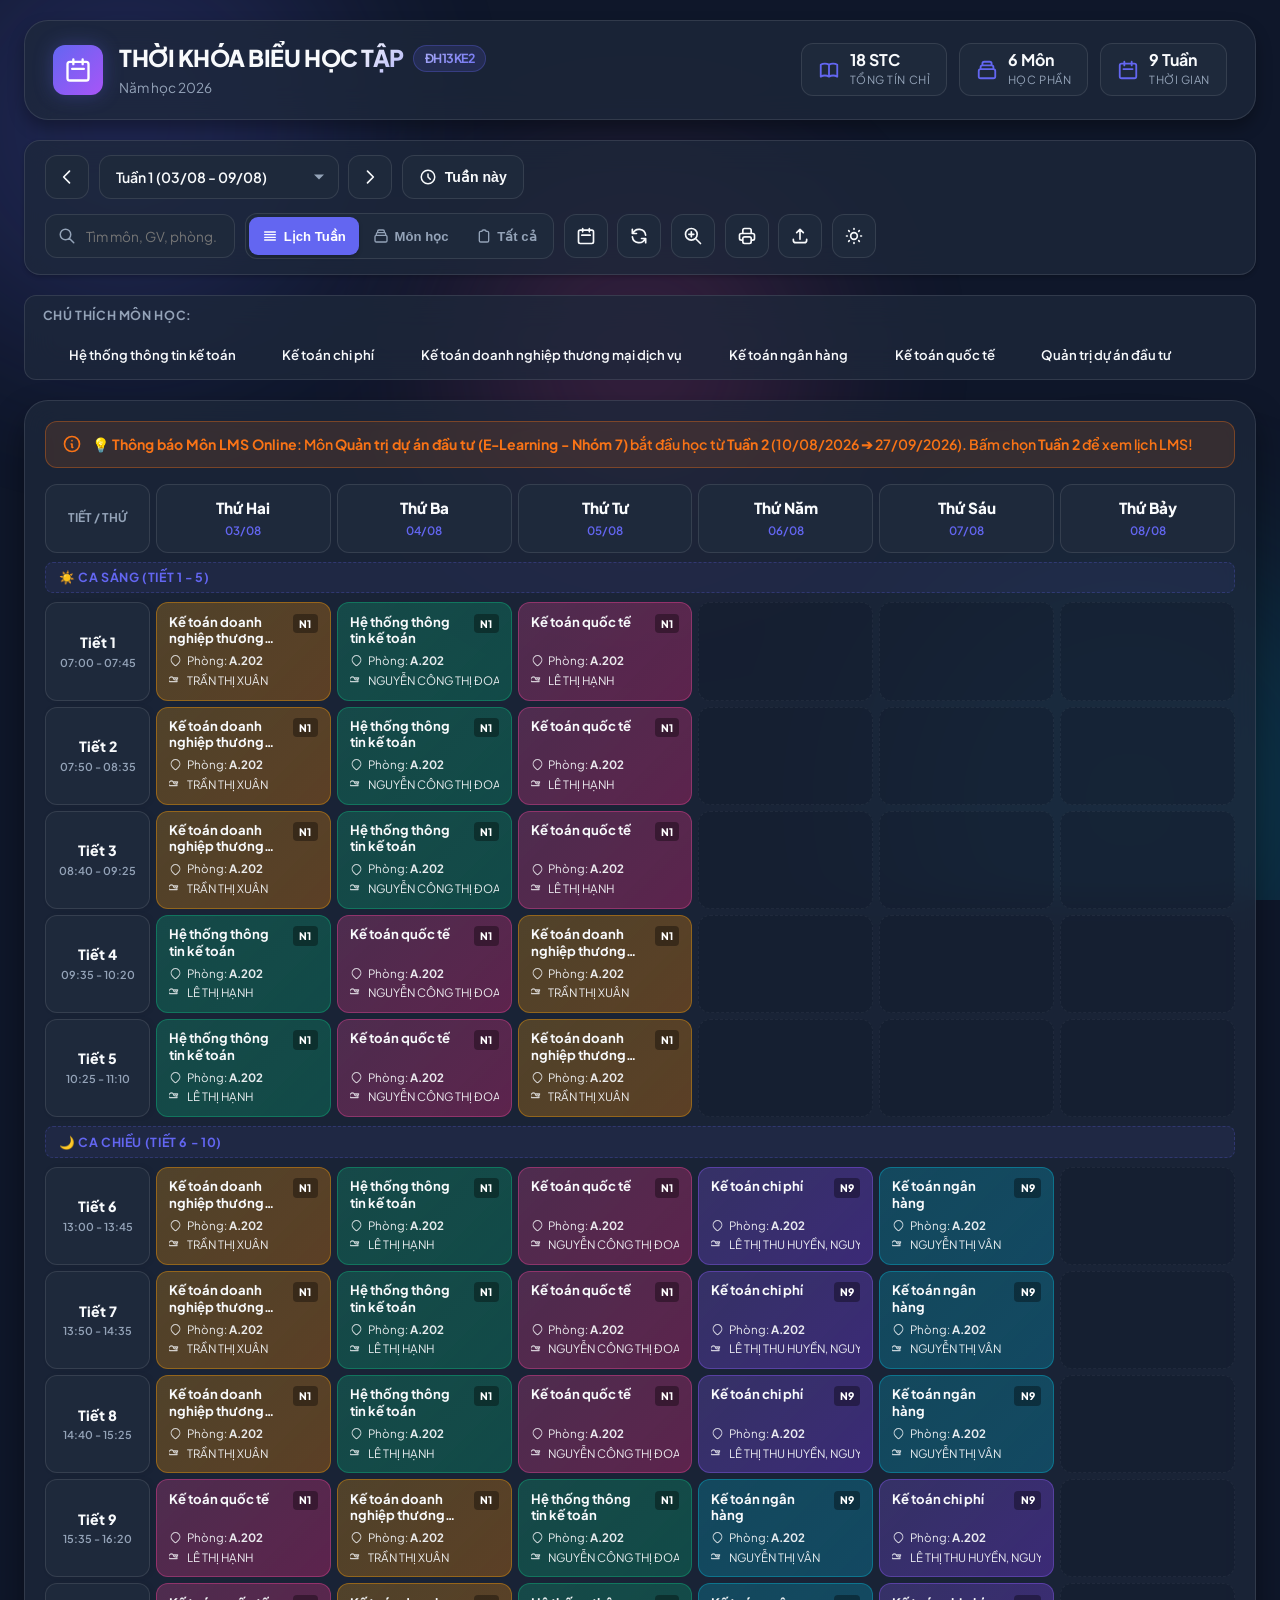
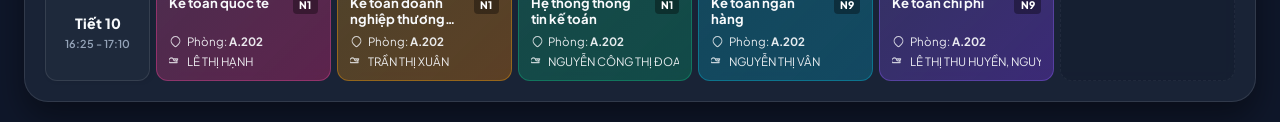
==== commit 51ecbb11: "Add iCal export and PWA metadata Adds `.ics` calendar export generation from timetable data (excludi" ====
--- a/index.html
+++ b/index.html
@@ -9,6 +9,13 @@
   <meta http-equiv="Pragma" content="no-cache">
   <meta http-equiv="Expires" content="0">
 
+  <!-- PWA & Mobile App Settings -->
+  <link rel="manifest" href="manifest.json">
+  <meta name="theme-color" content="#6366f1">
+  <meta name="apple-mobile-web-app-capable" content="yes">
+  <meta name="apple-mobile-web-app-status-bar-style" content="black-translucent">
+  <meta name="apple-mobile-web-app-title" content="TKB ĐH13KE2">
+
   <title>Thời Khóa Biểu Trực Quan - Lớp DH13KE2</title>
   <meta name="description" content="Ứng dụng tra cứu Thời khóa biểu học tập trực quan, hỗ trợ môn tập trung và Elearning LMS cho lớp DH13KE2 năm học 2026.">
   
@@ -18,12 +25,12 @@
   <link href="https://fonts.googleapis.com/css2?family=Plus+Jakarta+Sans:wght@400;500;600;700;800&display=swap" rel="stylesheet">
   
   <!-- Stylesheet with Dynamic Version Cache-Buster -->
-  <link rel="stylesheet" href="style.css?v=20260730_v6">
+  <link rel="stylesheet" href="style.css?v=20260730_v7">
   
   <style>
     @media print {
       body { background: #ffffff !important; color: #000000 !important; }
-      .bg-glow-container, .toolbar-card, .mobile-day-bar, .legend-card, .btn-icon, .search-box, .view-tabs, #themeToggleBtn, #exportBtn, #uploadBtnLabel, #zoomToolbarBtn, #reloadAppBtn { display: none !important; }
+      .bg-glow-container, .toolbar-card, .mobile-day-bar, .legend-card, .btn-icon, .search-box, .view-tabs, #themeToggleBtn, #exportBtn, #uploadBtnLabel, #zoomToolbarBtn, #reloadAppBtn, #exportIcalBtn { display: none !important; }
       .timetable-container { box-shadow: none !important; border: 1px solid #ccc !important; }
       .course-card { page-break-inside: avoid; border: 1px solid #999 !important; background: #f0f0f0 !important; color: #000 !important; }
     }
@@ -97,7 +104,7 @@
       
       <!-- Week Controls -->
       <div class="week-navigation">
-        <button class="btn-icon" id="prevWeekBtn" title="Tuần trước">
+        <button class="btn-icon" id="prevWeekBtn" title="Tuần trước (Hoặc bấm phím Mũi tên Trái ◄)">
           <svg width="20" height="20" fill="none" stroke="currentColor" viewBox="0 0 24 24"><path stroke-linecap="round" stroke-linejoin="round" stroke-width="2" d="M15 19l-7-7 7-7"></path></svg>
         </button>
 
@@ -105,7 +112,7 @@
           <select id="weekSelect" class="week-select" aria-label="Chọn tuần học"></select>
         </div>
 
-        <button class="btn-icon" id="nextWeekBtn" title="Tuần sau">
+        <button class="btn-icon" id="nextWeekBtn" title="Tuần sau (Hoặc bấm phím Mũi tên Phải ►)">
           <svg width="20" height="20" fill="none" stroke="currentColor" viewBox="0 0 24 24"><path stroke-linecap="round" stroke-linejoin="round" stroke-width="2" d="M9 5l7 7-7 7"></path></svg>
         </button>
 
@@ -134,10 +141,15 @@
             Môn học
           </button>
           <button class="view-tab" data-mode="master">
-            <svg width="16" height="16" fill="none" stroke="currentColor" viewBox="0 0 24 24"><path stroke-linecap="round" stroke-linejoin="round" stroke-width="2" d="M9 5H7a2 2 0 00-2 2v12a2 2 0 002 2h10a2 2 0 002-2V7a2 2 0 00-2-2h-2M9 5a2 2 0 002 2h2a2 2 0 002-2M9 5a2 2 0 012-2h2a2 2 0 012 2"></path></svg>
+            <svg width="16" height="16" fill="none" stroke="currentColor" viewBox="0 0 24 24"><path stroke-linecap="round" stroke-linejoin="round" stroke-width="2" d="M9 5H7a2 2 0 00-2 2v12a2 2 0 002 2h10a2 2 0 002-2V7a2 2 0 00-2-2h-2M9 5a2 2 0 012-2h2a2 2 0 012 2"></path></svg>
             Tất cả
           </button>
         </div>
+
+        <!-- Export iCal Calendar Button -->
+        <button class="btn-icon" id="exportIcalBtn" title="Đồng bộ Lịch vào iPhone/Google Calendar (.ics)">
+          <svg width="20" height="20" fill="none" stroke="currentColor" viewBox="0 0 24 24"><path stroke-linecap="round" stroke-linejoin="round" stroke-width="2" d="M8 7V3m8 4V3m-9 8h10M5 21h14a2 2 0 002-2V7a2 2 0 00-2-2H5a2 2 0 00-2 2v12a2 2 0 002 2z"></path></svg>
+        </button>
 
         <!-- Force Hard Reload App Button (Removes Cache) -->
         <button class="btn-icon" id="reloadAppBtn" title="Xóa cache và làm mới bản mới nhất">
@@ -207,7 +219,7 @@
   <div class="toast-container" id="toastContainer"></div>
 
   <!-- JavaScript with Dynamic Cache-Buster Version -->
-  <script src="app.js?v=20260730_v6"></script>
+  <script src="app.js?v=20260730_v7"></script>
 
 </body>
 </html>
